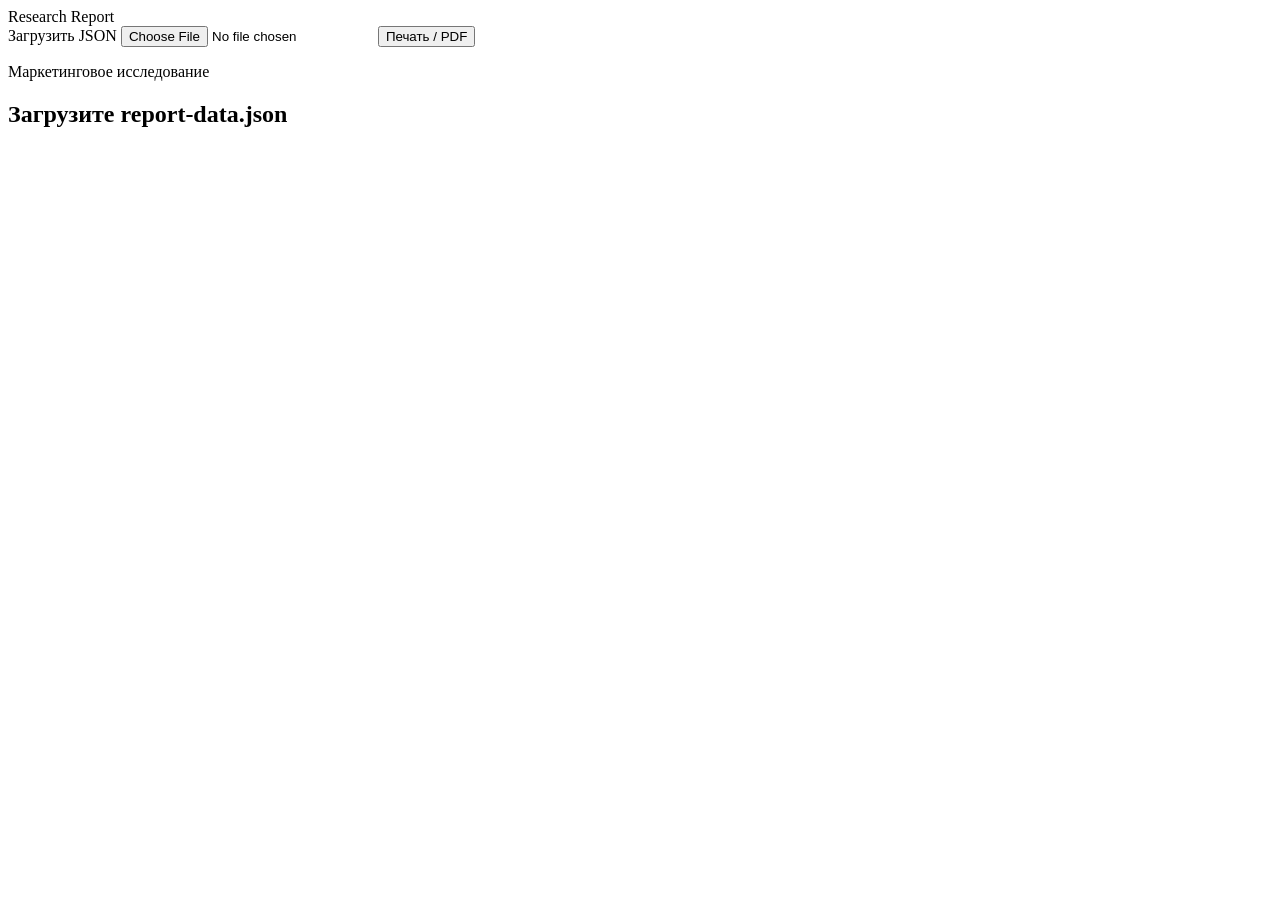
==== index.html @ 0f2db2c9 "Add report HTML shell" ====
<!doctype html>
<html lang="ru">
<head>
  <meta charset="utf-8">
  <meta name="viewport" content="width=device-width,initial-scale=1">
  <title>Интерактивный маркетинговый отчёт</title>
  <link rel="stylesheet" href="styles.css">
</head>
<body>
  <aside class="sidebar">
    <div class="brand">Research Report</div>
    <nav id="nav"></nav>
    <div class="sidebar-actions">
      <label class="file-label">
        Загрузить JSON
        <input id="fileInput" type="file" accept=".json,application/json">
      </label>
      <button id="printBtn" type="button">Печать / PDF</button>
    </div>
  </aside>

  <main>
    <section class="hero">
      <p class="eyebrow">Маркетинговое исследование</p>
      <h1 id="projectName">Загрузите report-data.json</h1>
      <p id="projectMeta" class="muted"></p>
      <div id="confidenceBadge"></div>
    </section>
    <div id="content"></div>
  </main>

  <script src="app.js"></script>
</body>
</html>
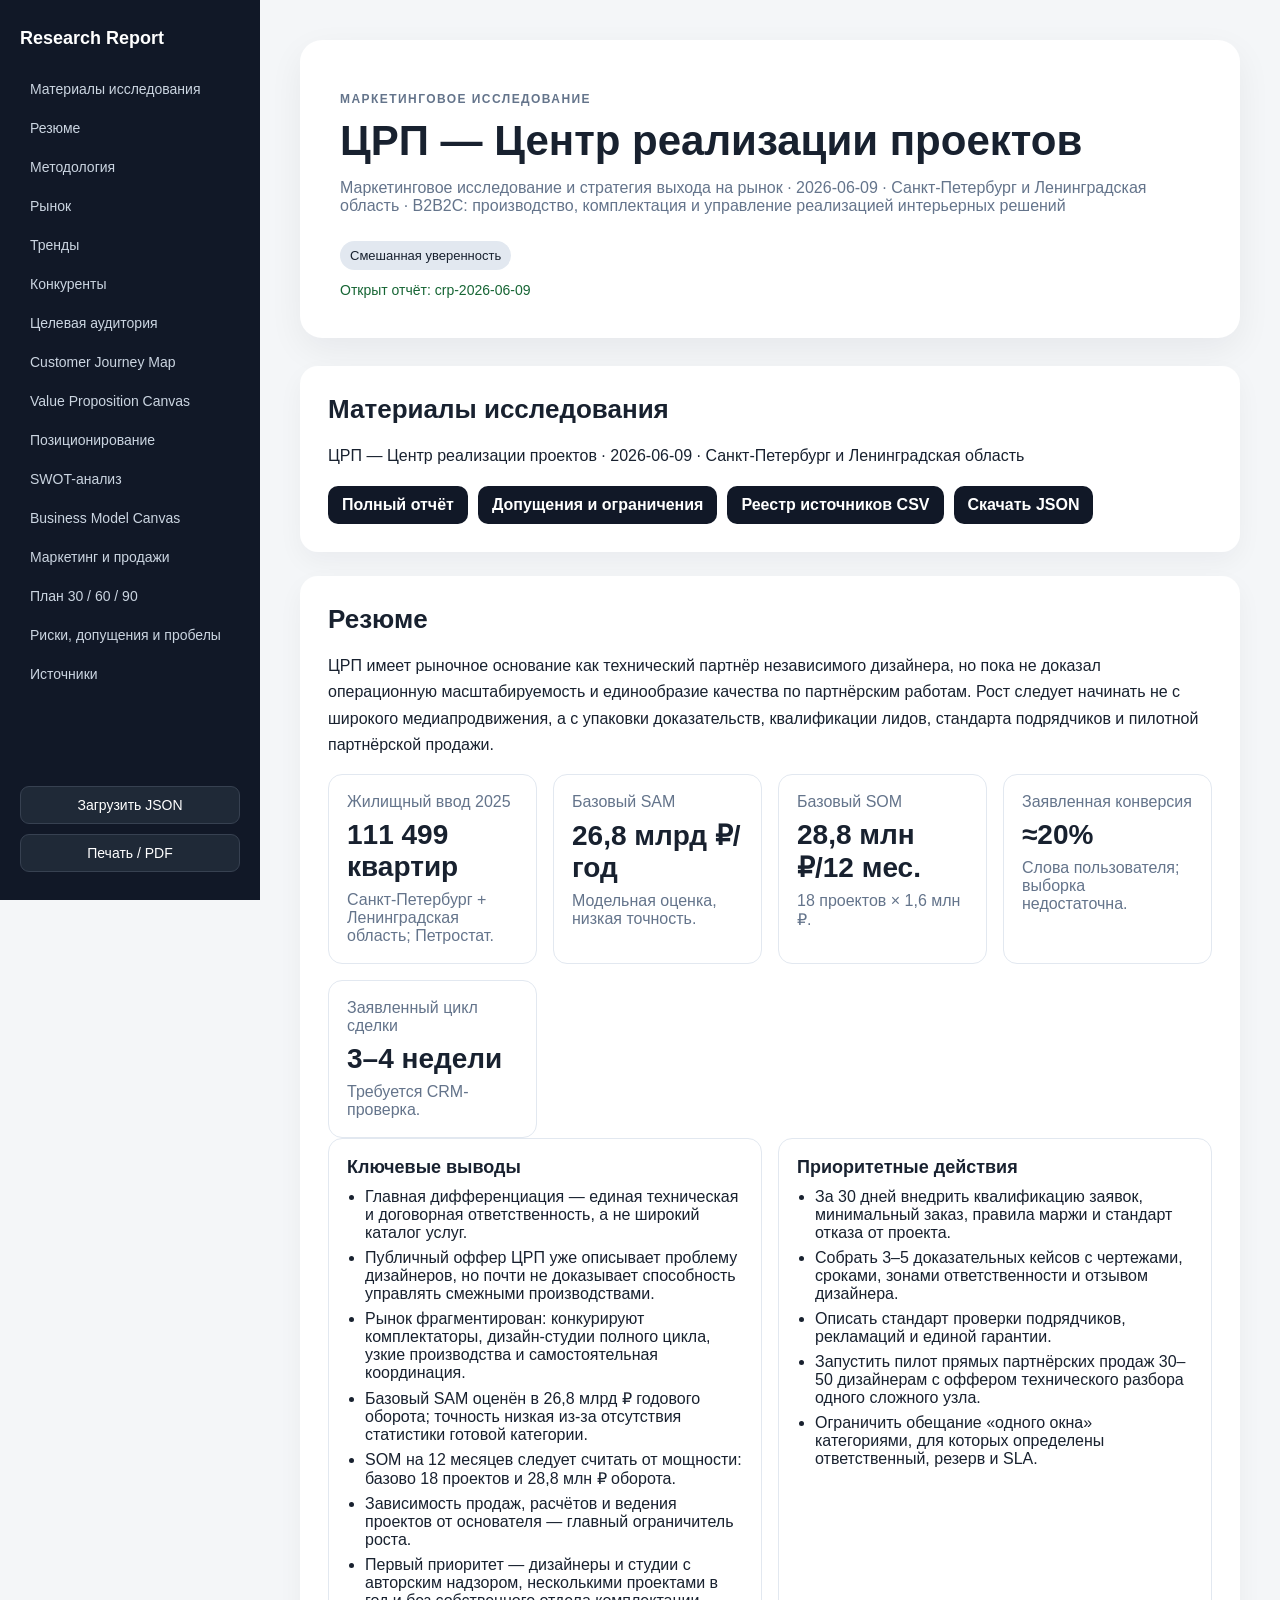
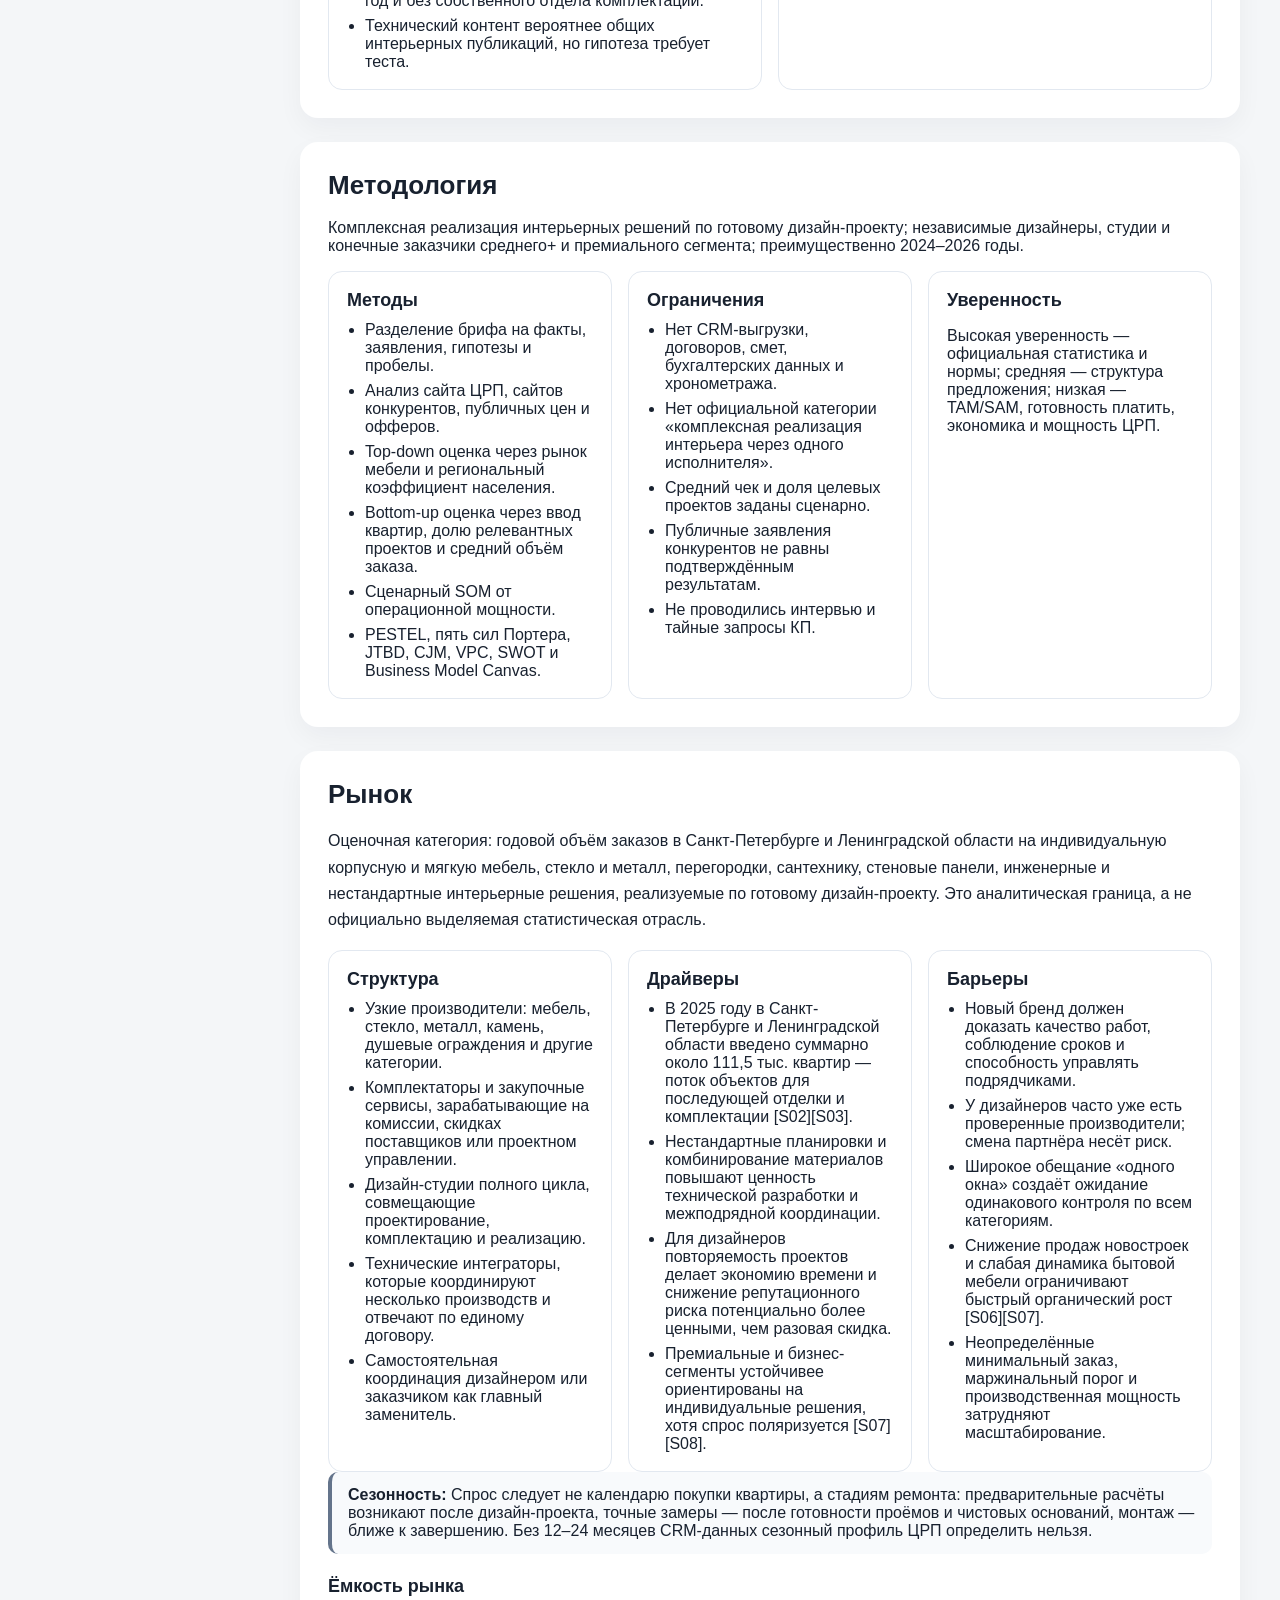
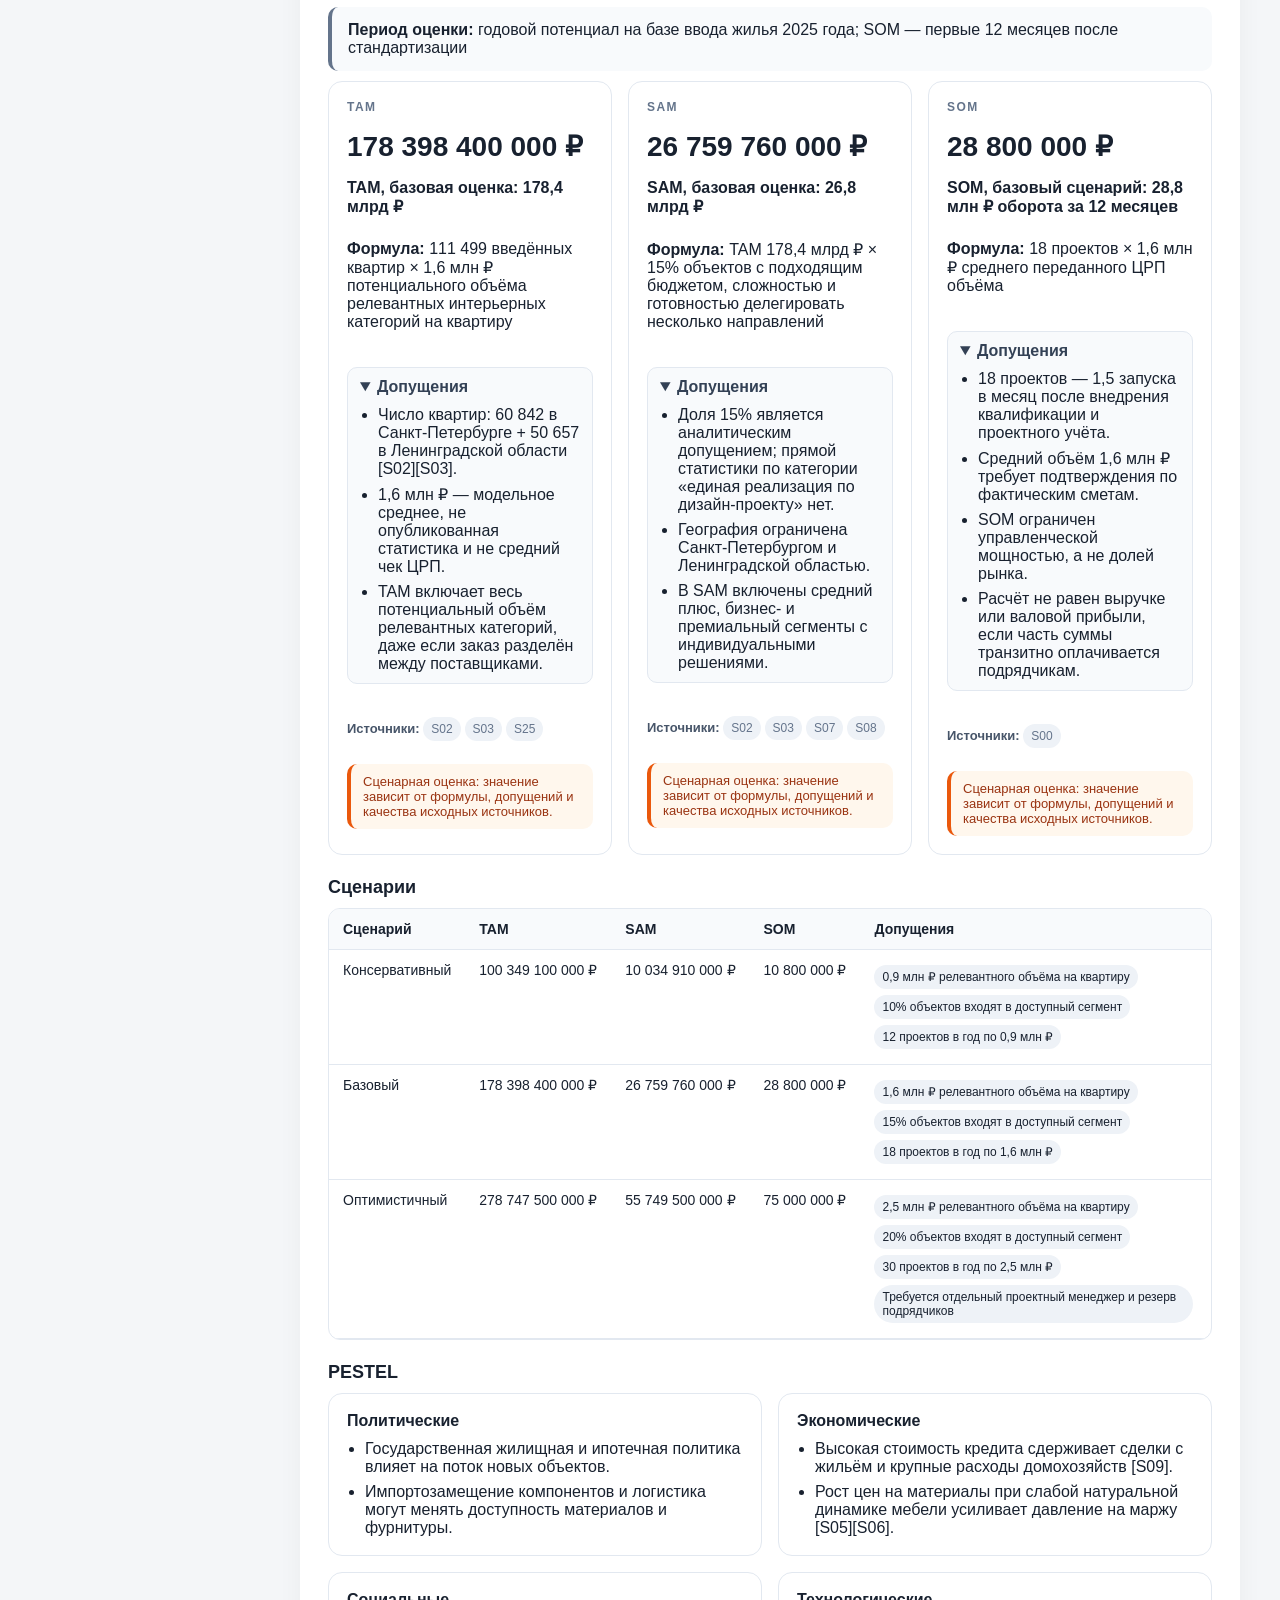
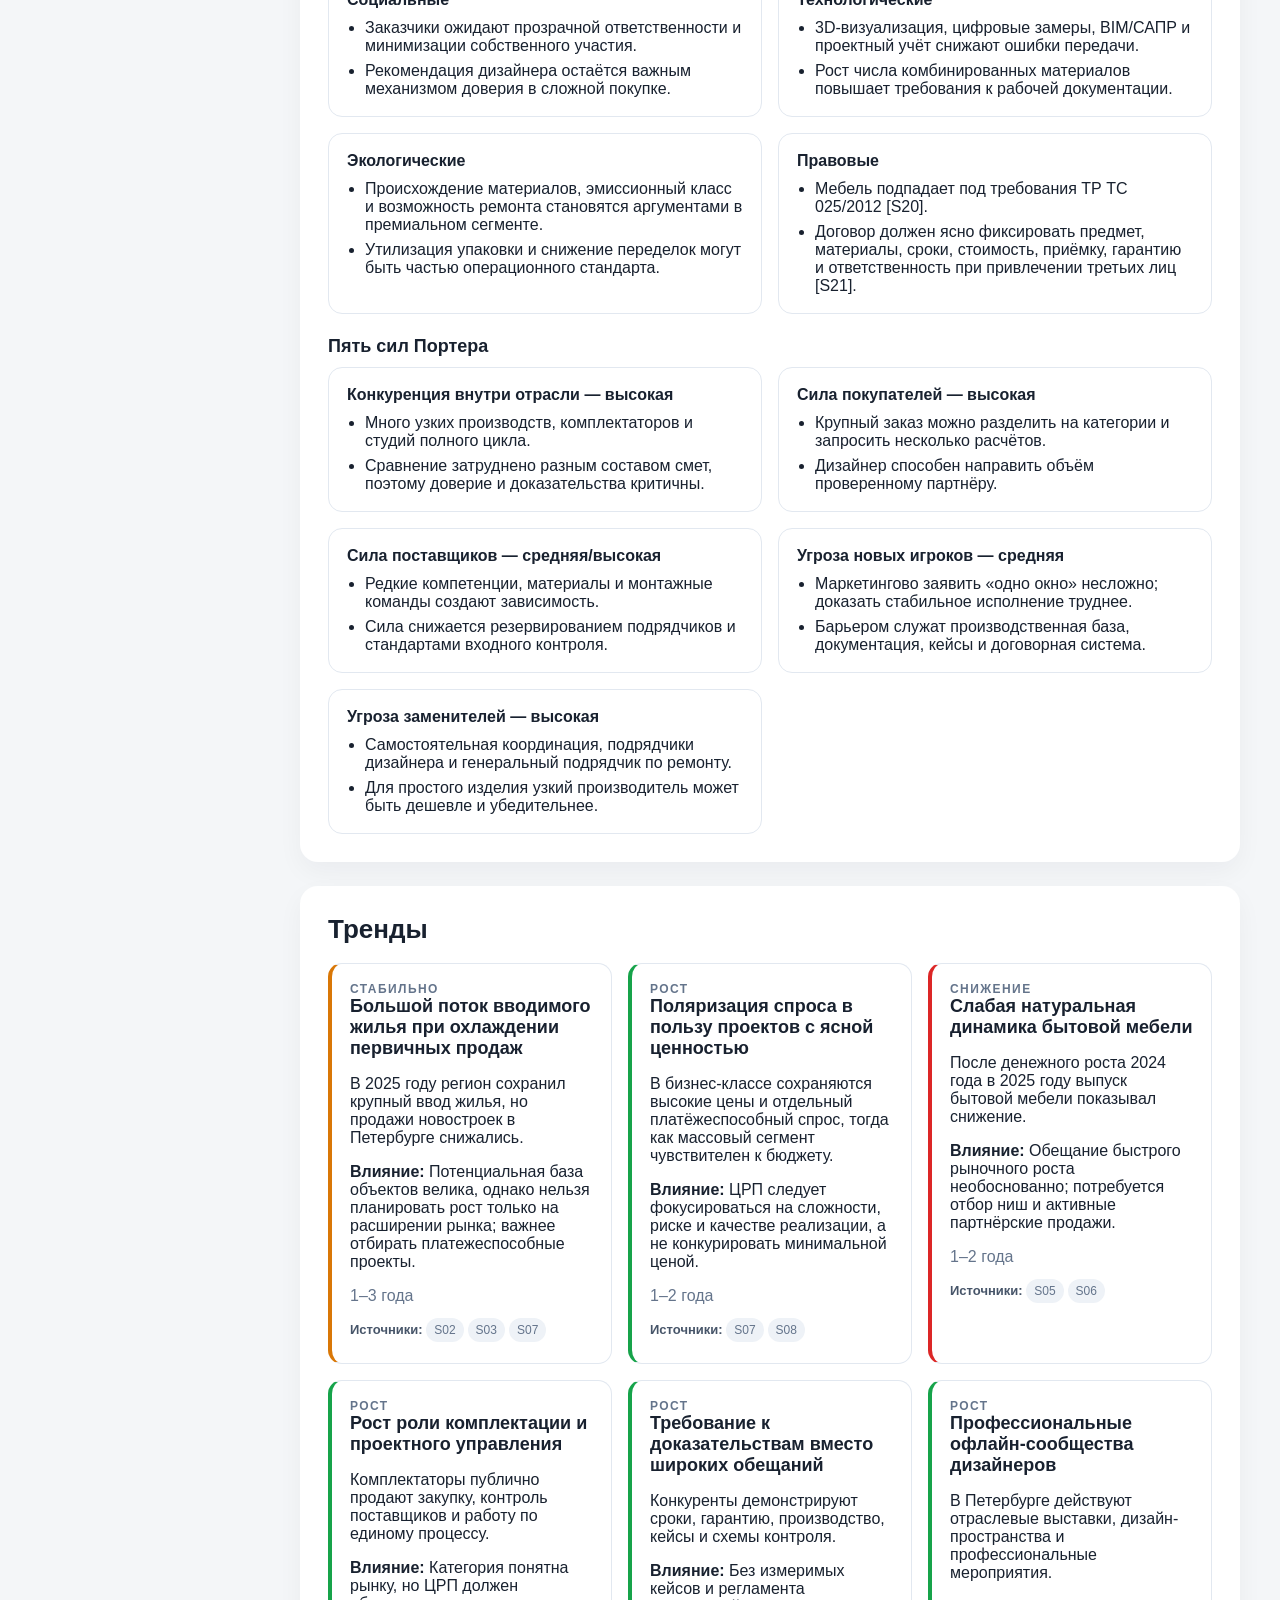
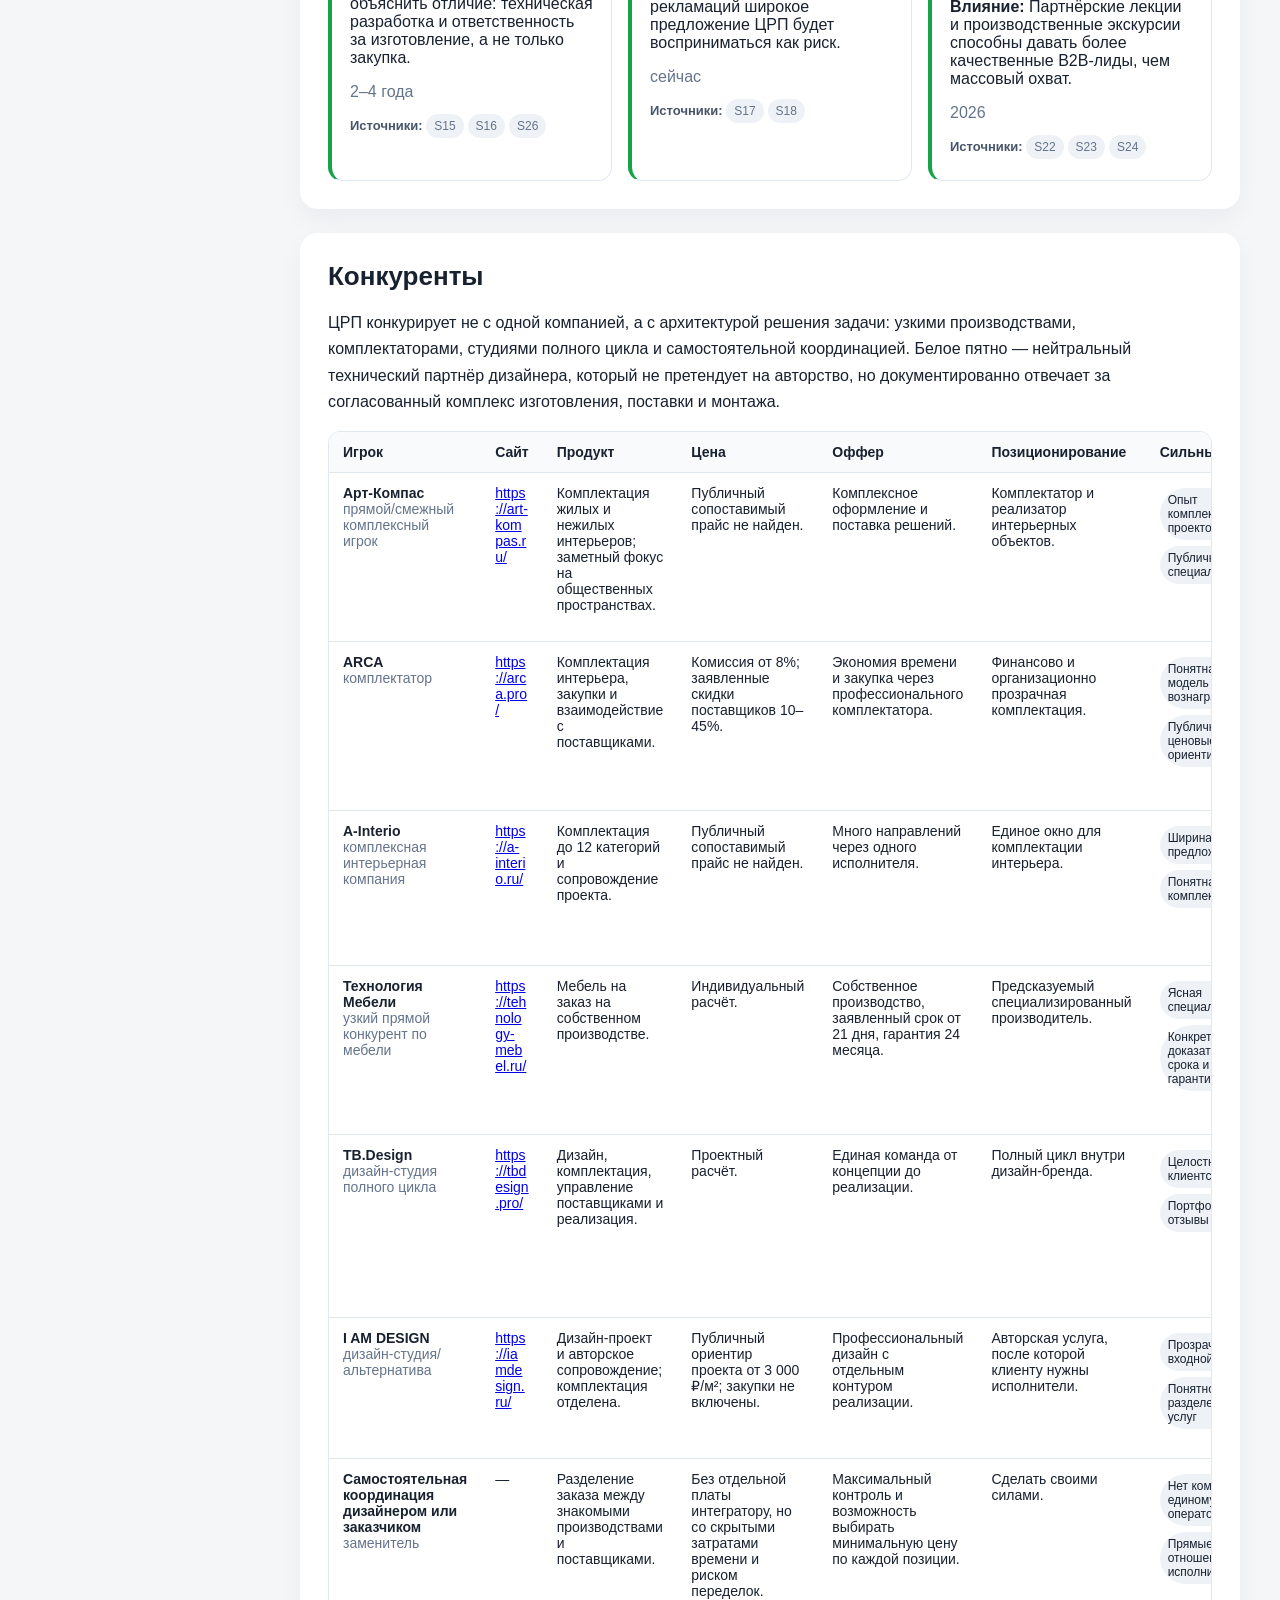
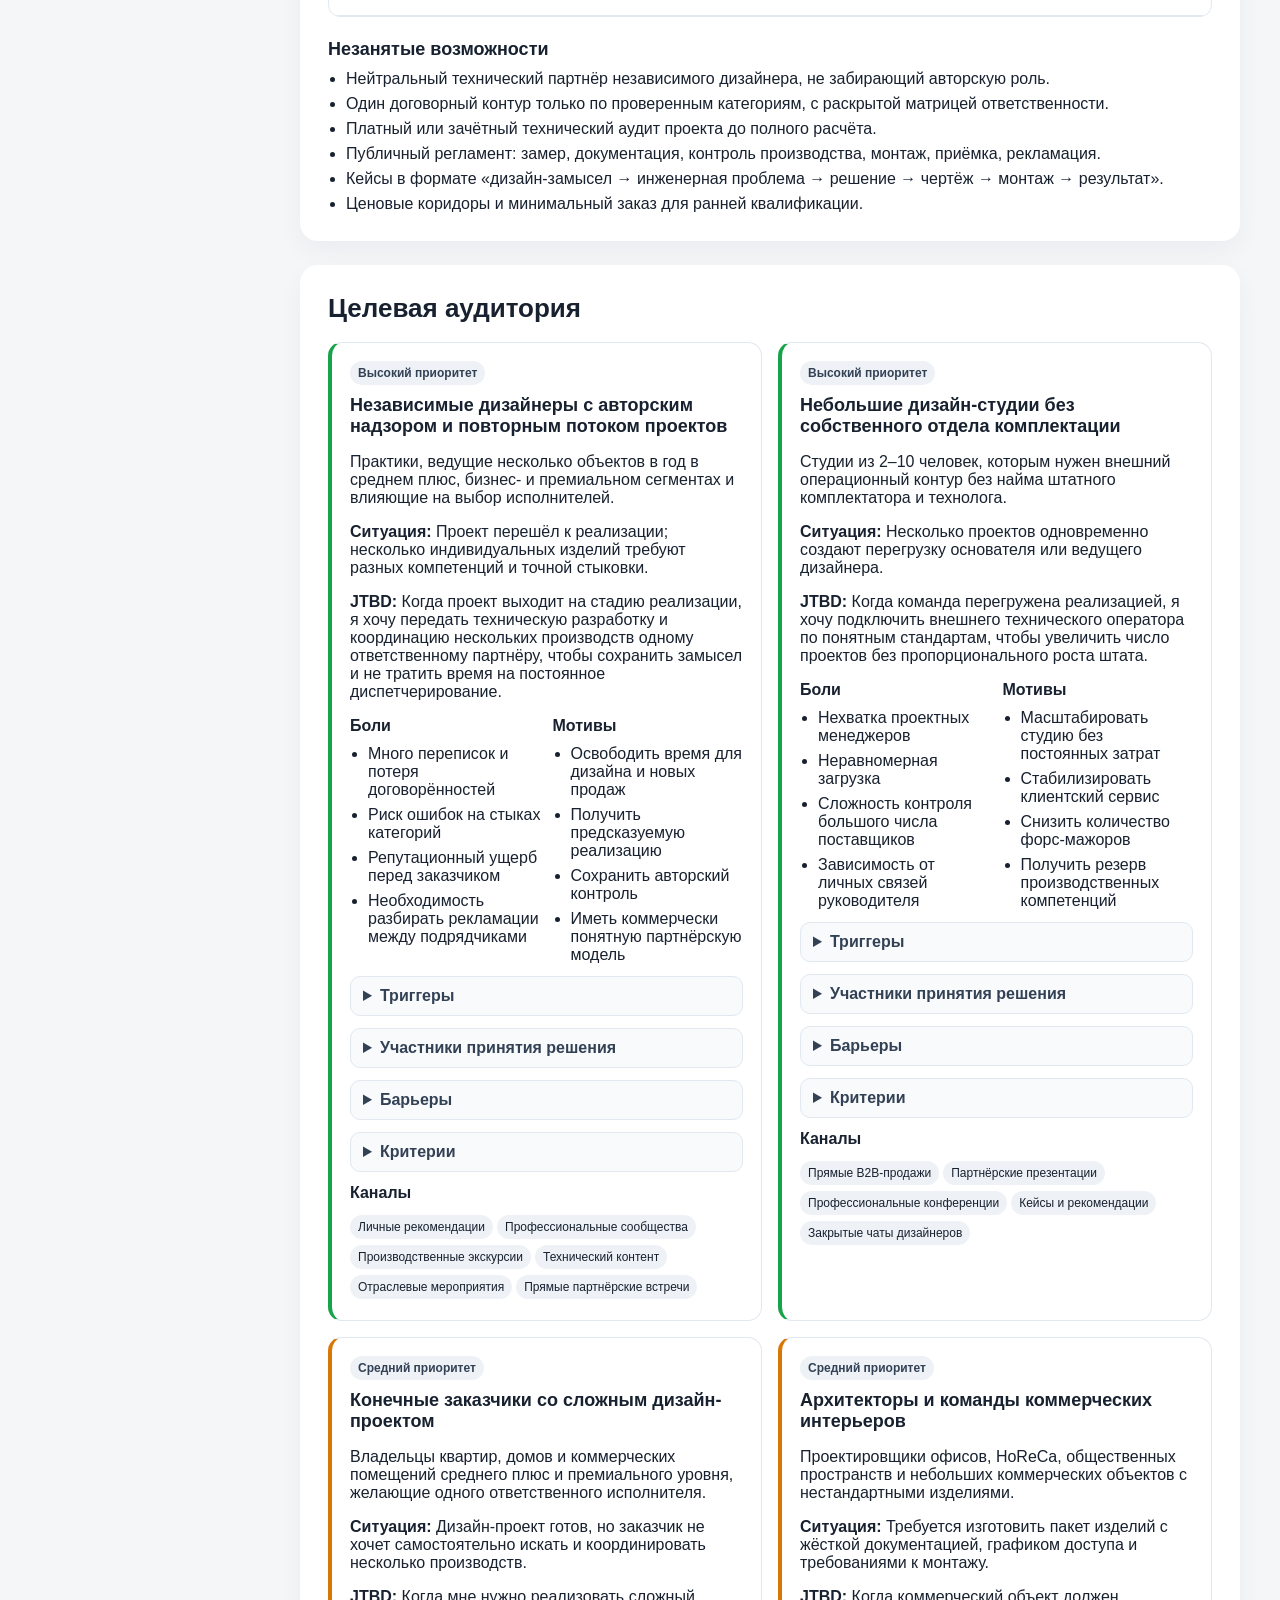
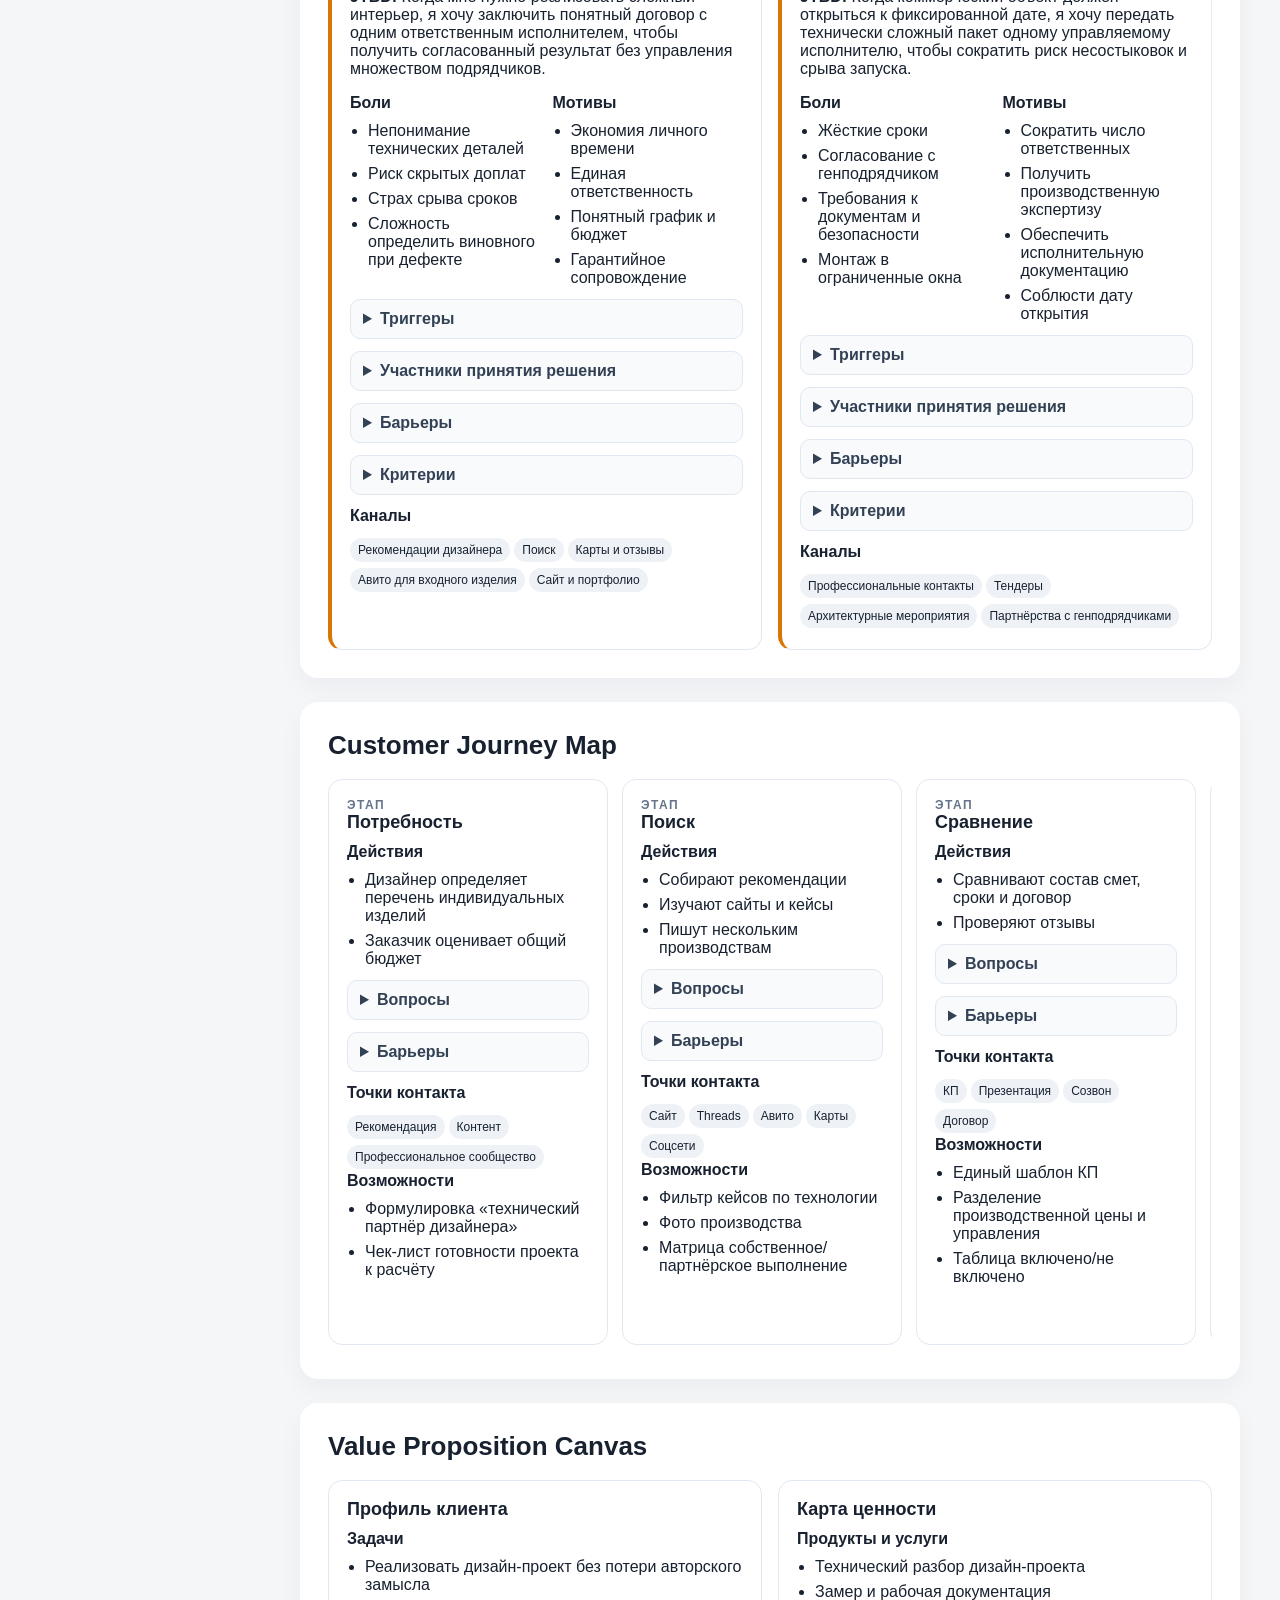
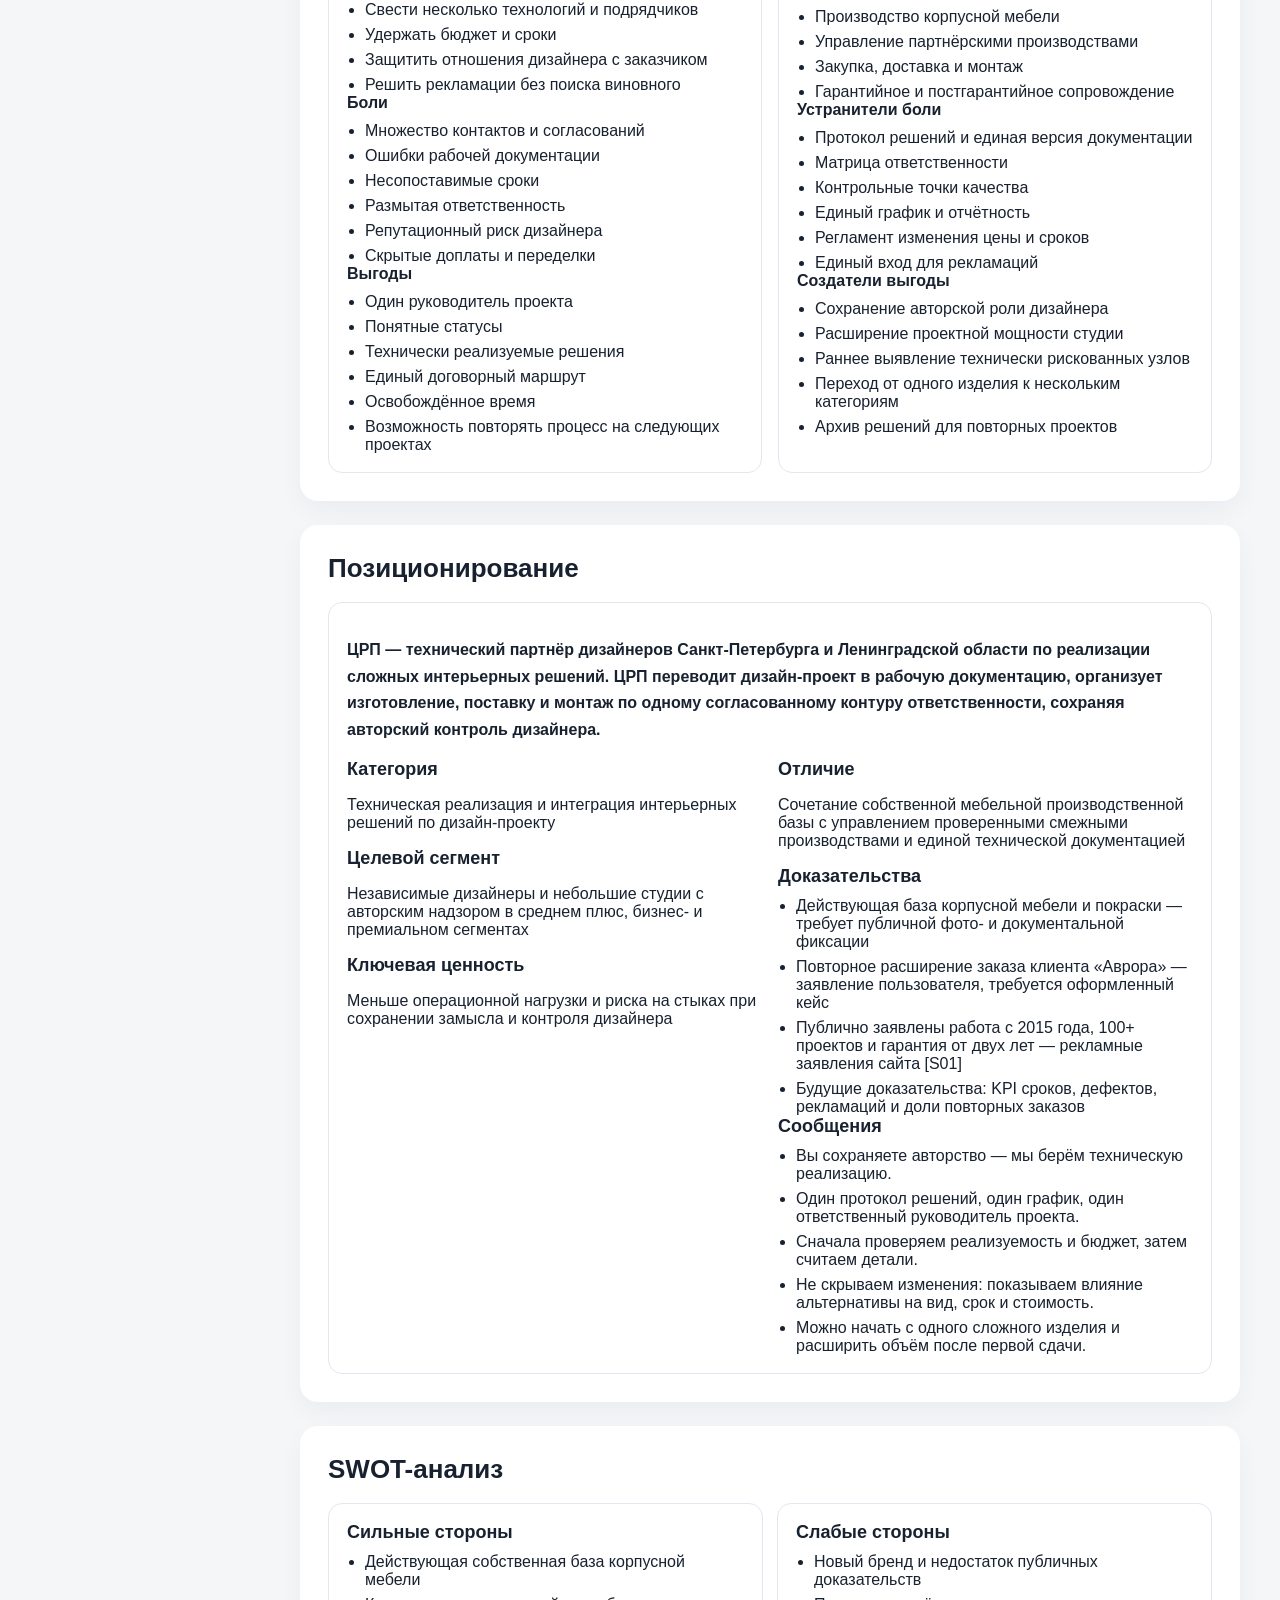
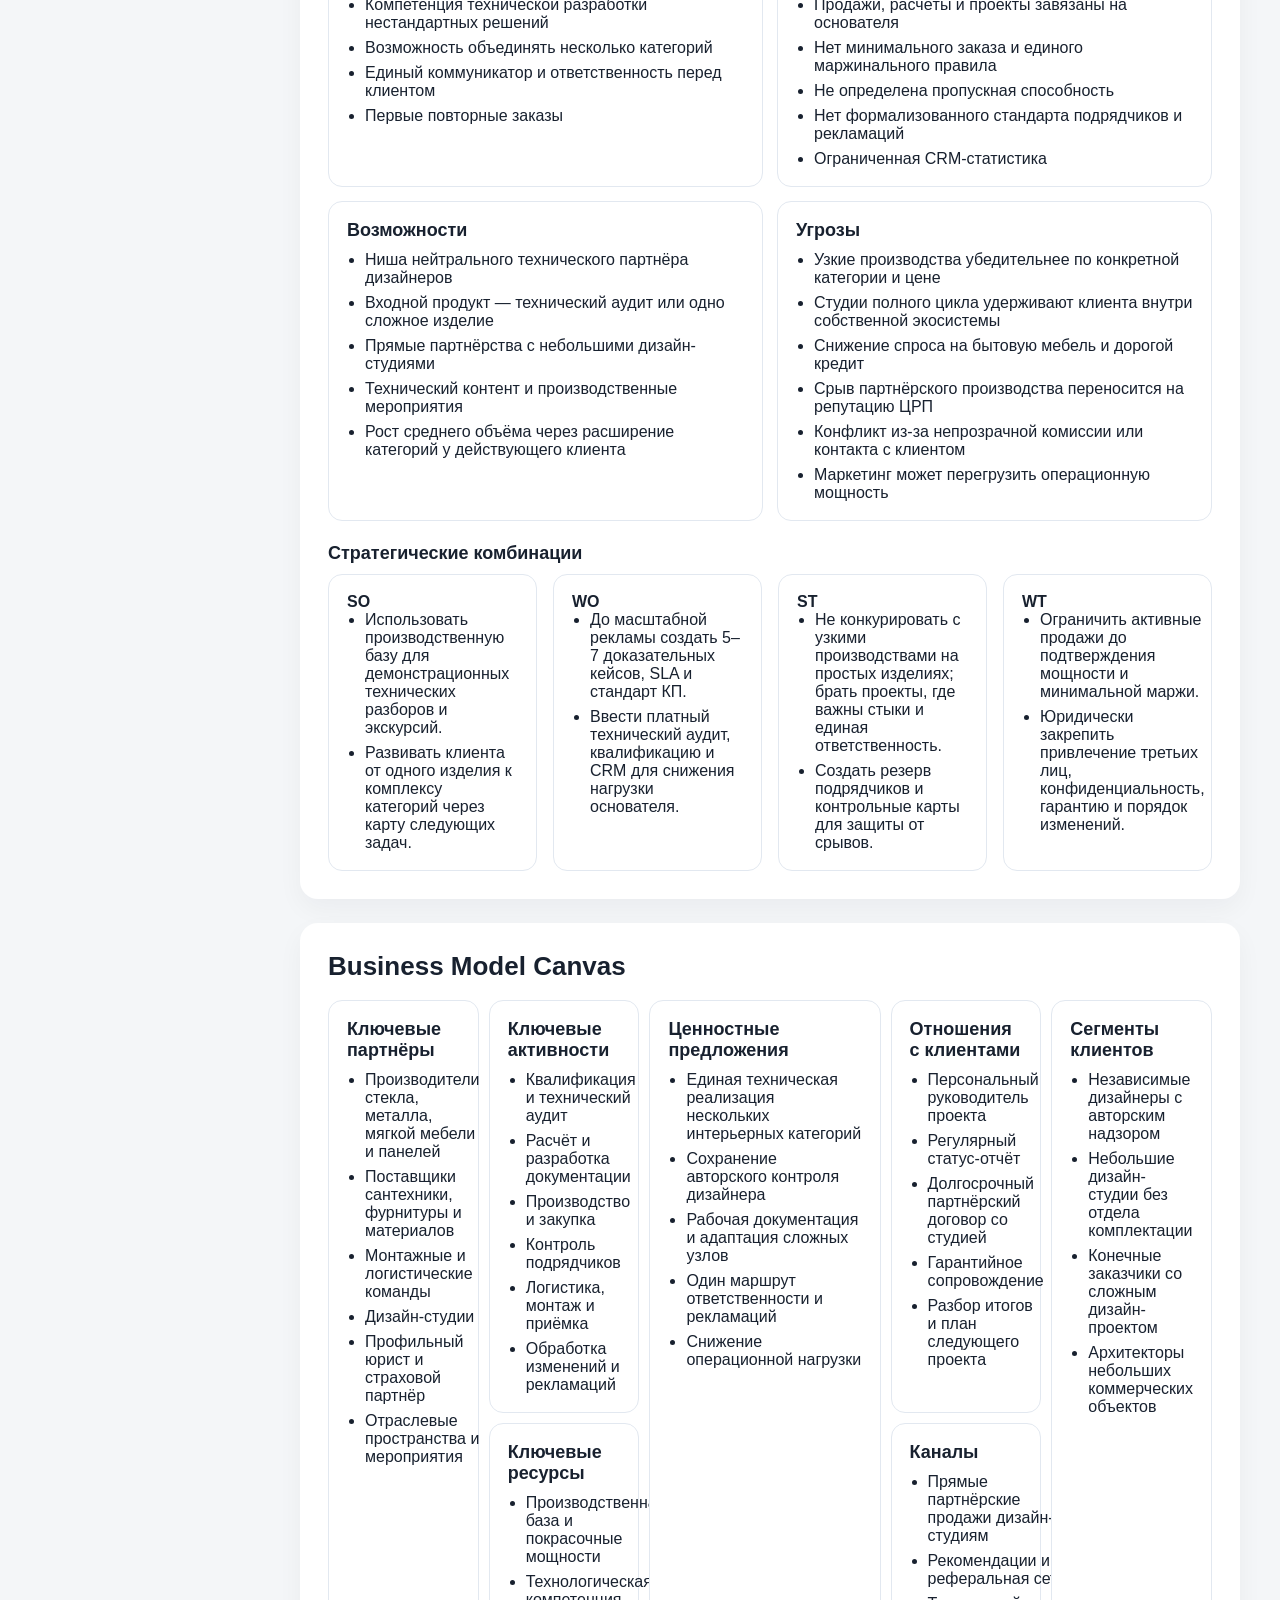
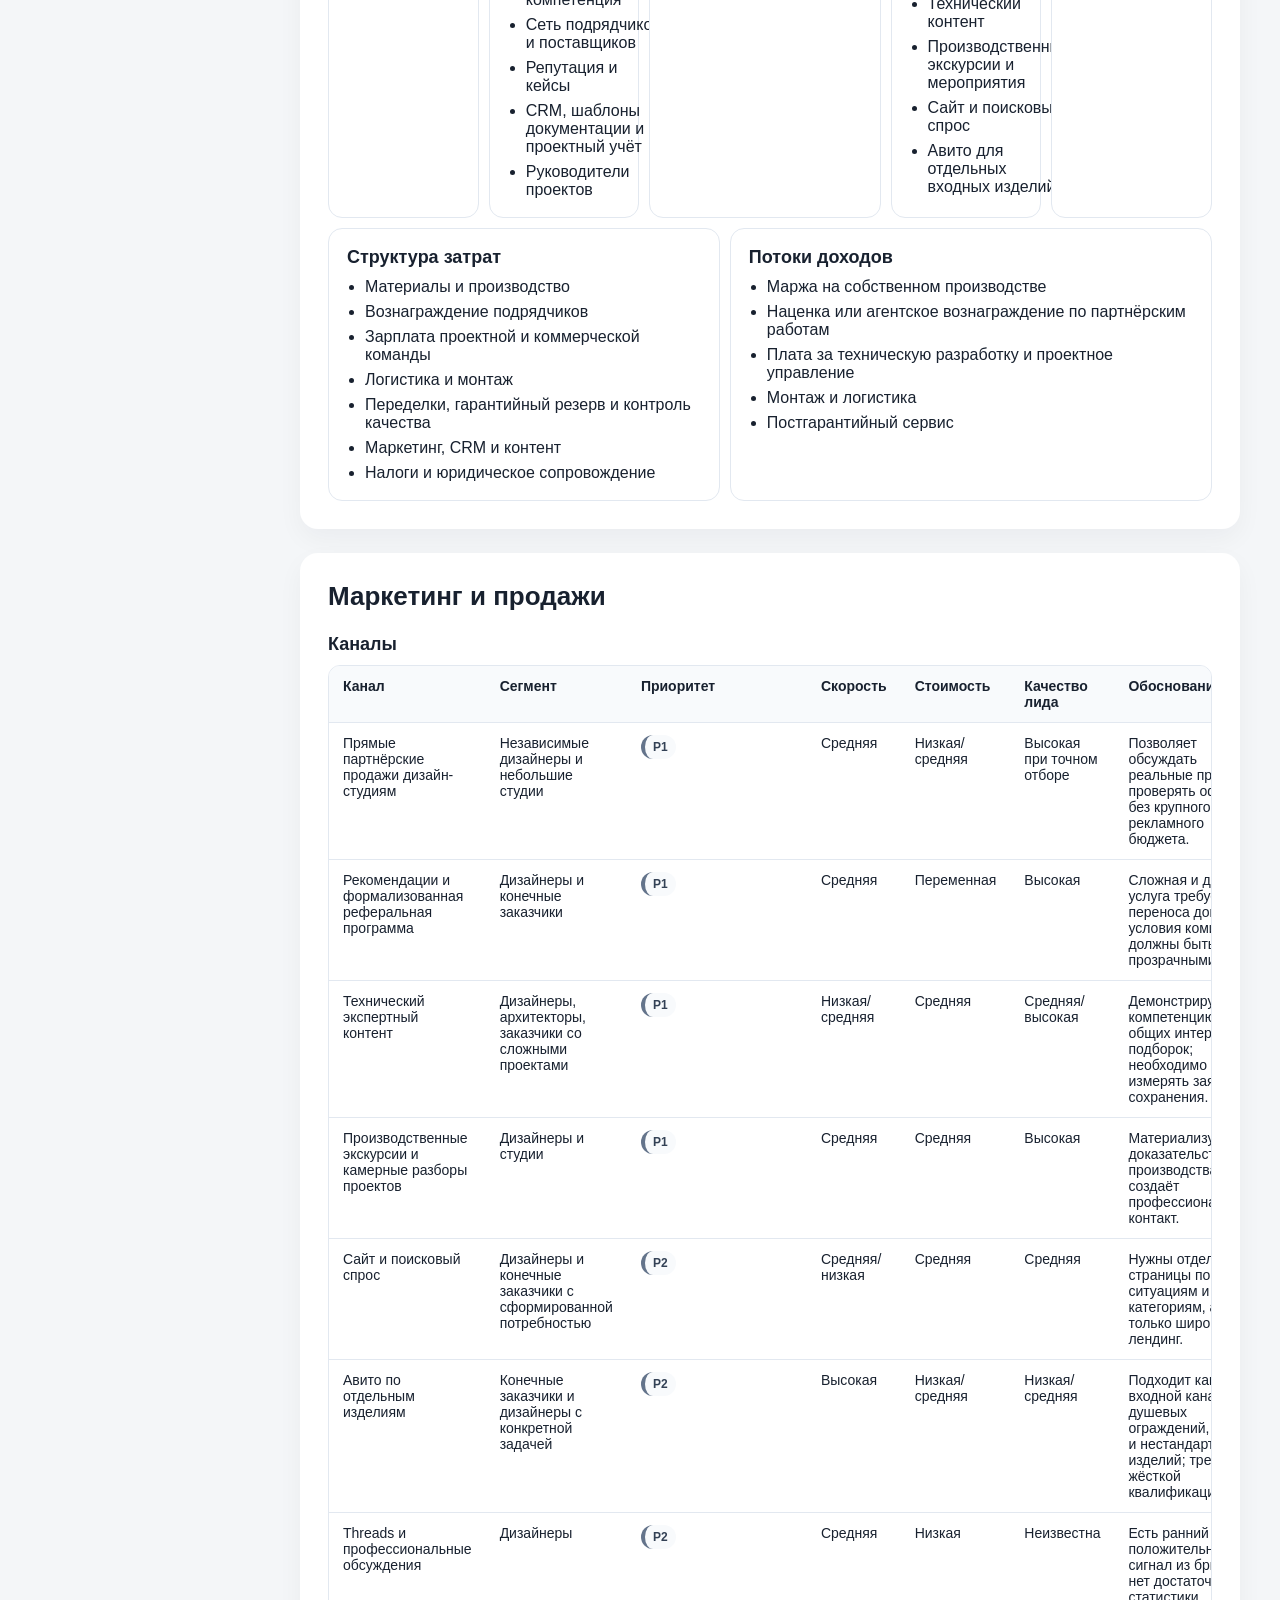
==== commit 0eab4670: "Add one-click local report preview" ====
--- a/index.html
+++ b/index.html
@@ -25,6 +25,7 @@
       <h1 id="projectName">Загрузите report-data.json</h1>
       <p id="projectMeta" class="muted"></p>
       <div id="confidenceBadge"></div>
+      <div id="statusMessage" class="status" role="status" aria-live="polite"></div>
     </section>
     <div id="content"></div>
   </main>
--- a/styles.css
+++ b/styles.css
@@ -0,0 +1 @@
+*{box-sizing:border-box}html{scroll-behavior:smooth}body{margin:0;font-family:Inter,Arial,sans-serif;background:#f4f6f8;color:#18212f}.sidebar{position:fixed;inset:0 auto 0 0;width:260px;padding:28px 20px;background:#111827;color:#fff;display:flex;flex-direction:column;gap:24px;z-index:10}.brand{font-size:18px;font-weight:700}.sidebar nav{display:flex;flex-direction:column;gap:7px;overflow:auto}.sidebar nav a{color:#cbd5e1;text-decoration:none;padding:8px 10px;border-radius:8px;font-size:14px}.sidebar nav a:hover{background:#1f2937;color:#fff}.sidebar-actions{margin-top:auto;display:grid;gap:10px}.file-label,.sidebar button{border:1px solid #374151;background:#1f2937;color:#fff;padding:10px 12px;border-radius:9px;font-size:14px;cursor:pointer;text-align:center}.file-label input{display:none}main{margin-left:260px;padding:40px;max-width:1500px}.hero{padding:40px;border-radius:22px;background:#fff;box-shadow:0 12px 35px rgba(15,23,42,.06);margin-bottom:28px}.eyebrow{text-transform:uppercase;letter-spacing:.12em;font-size:12px;color:#64748b;font-weight:700}.hero h1{font-size:42px;line-height:1.08;margin:10px 0}.muted{color:#64748b}.badge{display:inline-flex;padding:7px 10px;border-radius:999px;background:#e2e8f0;font-size:13px;margin-top:10px}.section{background:#fff;border-radius:18px;padding:28px;margin:0 0 24px;box-shadow:0 10px 26px rgba(15,23,42,.045)}.section h2{margin:0 0 18px;font-size:26px}.section h3{margin:22px 0 10px;font-size:18px}.grid{display:grid;gap:16px}.grid-2{grid-template-columns:repeat(2,minmax(0,1fr))}.grid-3{grid-template-columns:repeat(3,minmax(0,1fr))}.grid-4{grid-template-columns:repeat(4,minmax(0,1fr))}.card{border:1px solid #e2e8f0;border-radius:14px;padding:18px;background:#fff}.card h3,.card h4{margin:0 0 10px}.metric-value{font-size:28px;font-weight:800;margin:8px 0}.list{margin:0;padding-left:18px;display:grid;gap:7px}.tag{display:inline-flex;padding:5px 8px;margin:3px 4px 3px 0;border-radius:999px;background:#eef2f7;font-size:12px}.trend-up,.priority-high{border-left:4px solid #16a34a}.trend-down{border-left:4px solid #dc2626}.trend-stable,.priority-medium{border-left:4px solid #d97706}.priority-low{border-left:4px solid #64748b}.table-wrap{overflow:auto;border:1px solid #e2e8f0;border-radius:12px}table{width:100%;border-collapse:collapse;min-width:720px}th,td{text-align:left;padding:12px 14px;border-bottom:1px solid #e2e8f0;vertical-align:top;font-size:14px}th{background:#f8fafc}.swot{display:grid;grid-template-columns:1fr 1fr;gap:14px}.bmc{display:grid;grid-template-columns:repeat(10,1fr);grid-template-areas:"partners partners activities activities value value value relationships relationships segments" "partners partners resources resources value value value channels channels segments" "cost cost cost cost cost revenue revenue revenue revenue revenue";gap:10px}.bmc .card{min-height:150px}.bmc-partners{grid-area:partners}.bmc-activities{grid-area:activities}.bmc-resources{grid-area:resources}.bmc-value{grid-area:value}.bmc-relationships{grid-area:relationships}.bmc-channels{grid-area:channels}.bmc-segments{grid-area:segments}.bmc-cost{grid-area:cost}.bmc-revenue{grid-area:revenue}.cjm{display:flex;gap:14px;overflow:auto;padding-bottom:6px}.cjm .card{min-width:280px}.roadmap{display:grid;grid-template-columns:repeat(3,1fr);gap:16px}.empty{padding:22px;border:1px dashed #cbd5e1;border-radius:12px;color:#64748b}.note{padding:14px 16px;border-radius:10px;background:#f8fafc;border-left:4px solid #64748b;margin-bottom:10px}.section-intro{font-size:16px;line-height:1.65}.canvas-two{display:grid;grid-template-columns:1fr 1fr;gap:16px}.source-link{word-break:break-word}@media(max-width:1100px){.grid-4{grid-template-columns:repeat(2,1fr)}.bmc{grid-template-columns:1fr 1fr;grid-template-areas:none}.bmc .card{grid-area:auto!important}.roadmap{grid-template-columns:1fr}}@media(max-width:760px){.sidebar{position:static;width:auto}.sidebar nav{display:none}main{margin-left:0;padding:18px}.hero{padding:25px}.hero h1{font-size:32px}.grid-2,.grid-3,.grid-4,.swot,.canvas-two{grid-template-columns:1fr}.section{padding:20px}}@media print{.sidebar{display:none}main{margin:0;padding:0;max-width:none}.section,.hero{box-shadow:none;break-inside:avoid}.section{border:1px solid #ddd}.cjm{overflow:visible;flex-wrap:wrap}.cjm .card{min-width:0;width:calc(33% - 10px)}}.status{margin-top:12px;font-size:14px}.status-success{color:#166534}.status-error{color:#b91c1c}.status-info{color:#475569}.materials{display:flex;flex-wrap:wrap;gap:10px}.material-button{display:inline-flex;align-items:center;justify-content:center;padding:10px 14px;border-radius:10px;background:#111827;color:#fff;text-decoration:none;font-weight:700}.material-button:hover{background:#1f2937}.warning{margin-top:12px;padding:10px 12px;border-radius:10px;background:#fff7ed;border-left:4px solid #ea580c;color:#9a3412;font-size:13px}.market-level{display:flex;flex-direction:column;gap:8px}.source-ids{margin-top:10px;color:#64748b;font-size:13px}.source-ids span:first-child{font-weight:700;color:#475569}.internal-source{color:#475569;word-break:break-word}.details{margin:12px 0;border:1px solid #e2e8f0;border-radius:10px;padding:10px 12px;background:#f8fafc}.details summary{cursor:pointer;font-weight:700;color:#334155}.details .list,.details .empty{margin-top:10px}.priority-pill{display:inline-flex;width:max-content;padding:5px 8px;margin:0 0 10px;border-radius:999px;background:#eef2f7;color:#334155;font-size:12px;font-weight:800}.priority-pill.priority-high,.note.priority-high{background:#ecfdf5;border-color:#16a34a}.priority-pill.priority-medium,.note.priority-medium{background:#fffbeb;border-color:#d97706}.priority-pill.priority-low,.note.priority-low{background:#f8fafc;border-color:#64748b}.mini-grid{grid-template-columns:repeat(2,minmax(0,1fr));gap:12px}.roadmap-meta{display:grid;gap:6px;color:#475569;font-size:13px;margin-top:10px}.section{scroll-margin-top:24px}@media(max-width:760px){.materials{display:grid}.material-button{width:100%}.mini-grid{grid-template-columns:1fr}table{min-width:840px}.sidebar-actions{grid-template-columns:1fr 1fr}.sidebar{position:sticky;top:0}.sidebar nav{display:flex;max-height:160px}}@media print{html{scroll-behavior:auto}body{background:#fff}.status,.materials{display:none}.details{break-inside:avoid}.details:not([open])>*:not(summary){display:block}.details summary{list-style:none}.details summary::-webkit-details-marker{display:none}.table-wrap{overflow:visible}table{min-width:0;font-size:11px}th,td{padding:7px 8px;font-size:11px}.warning{border:1px solid #ea580c}.material-button{color:#000;background:#fff;border:1px solid #000}}
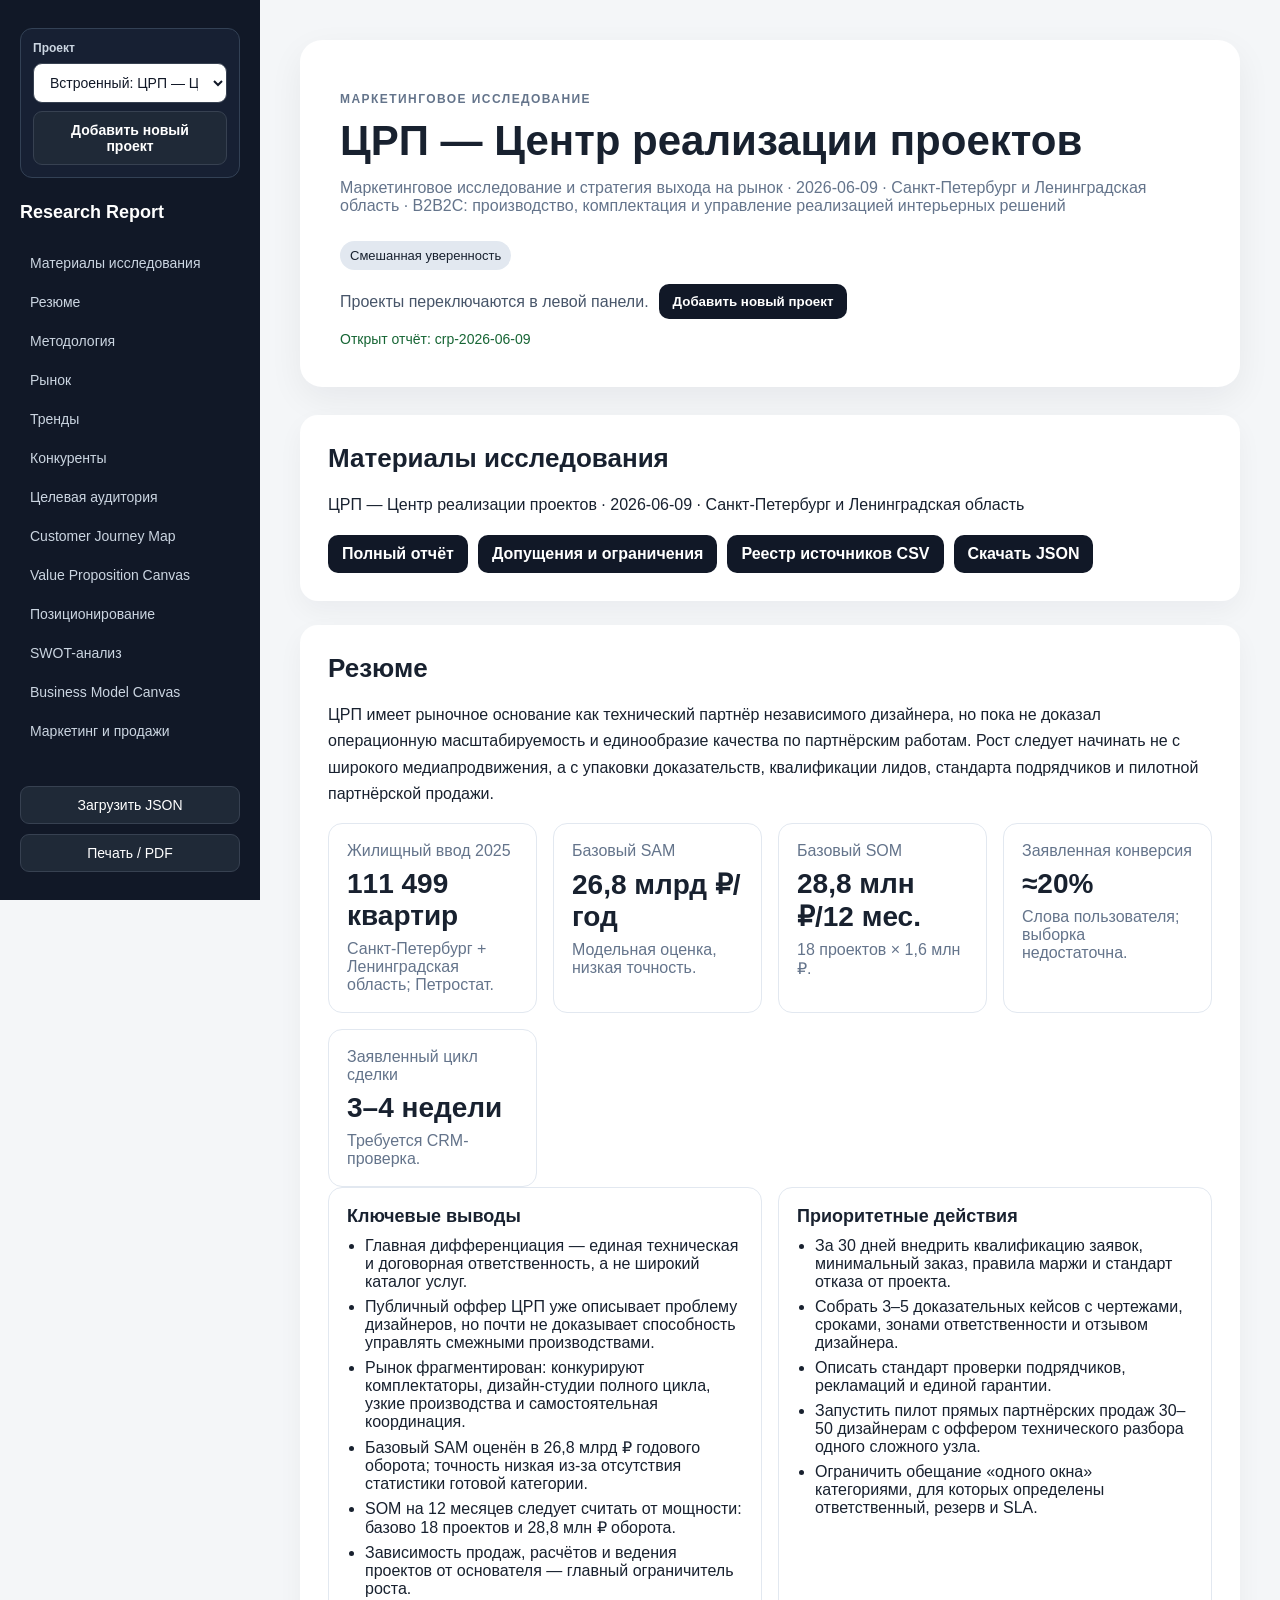
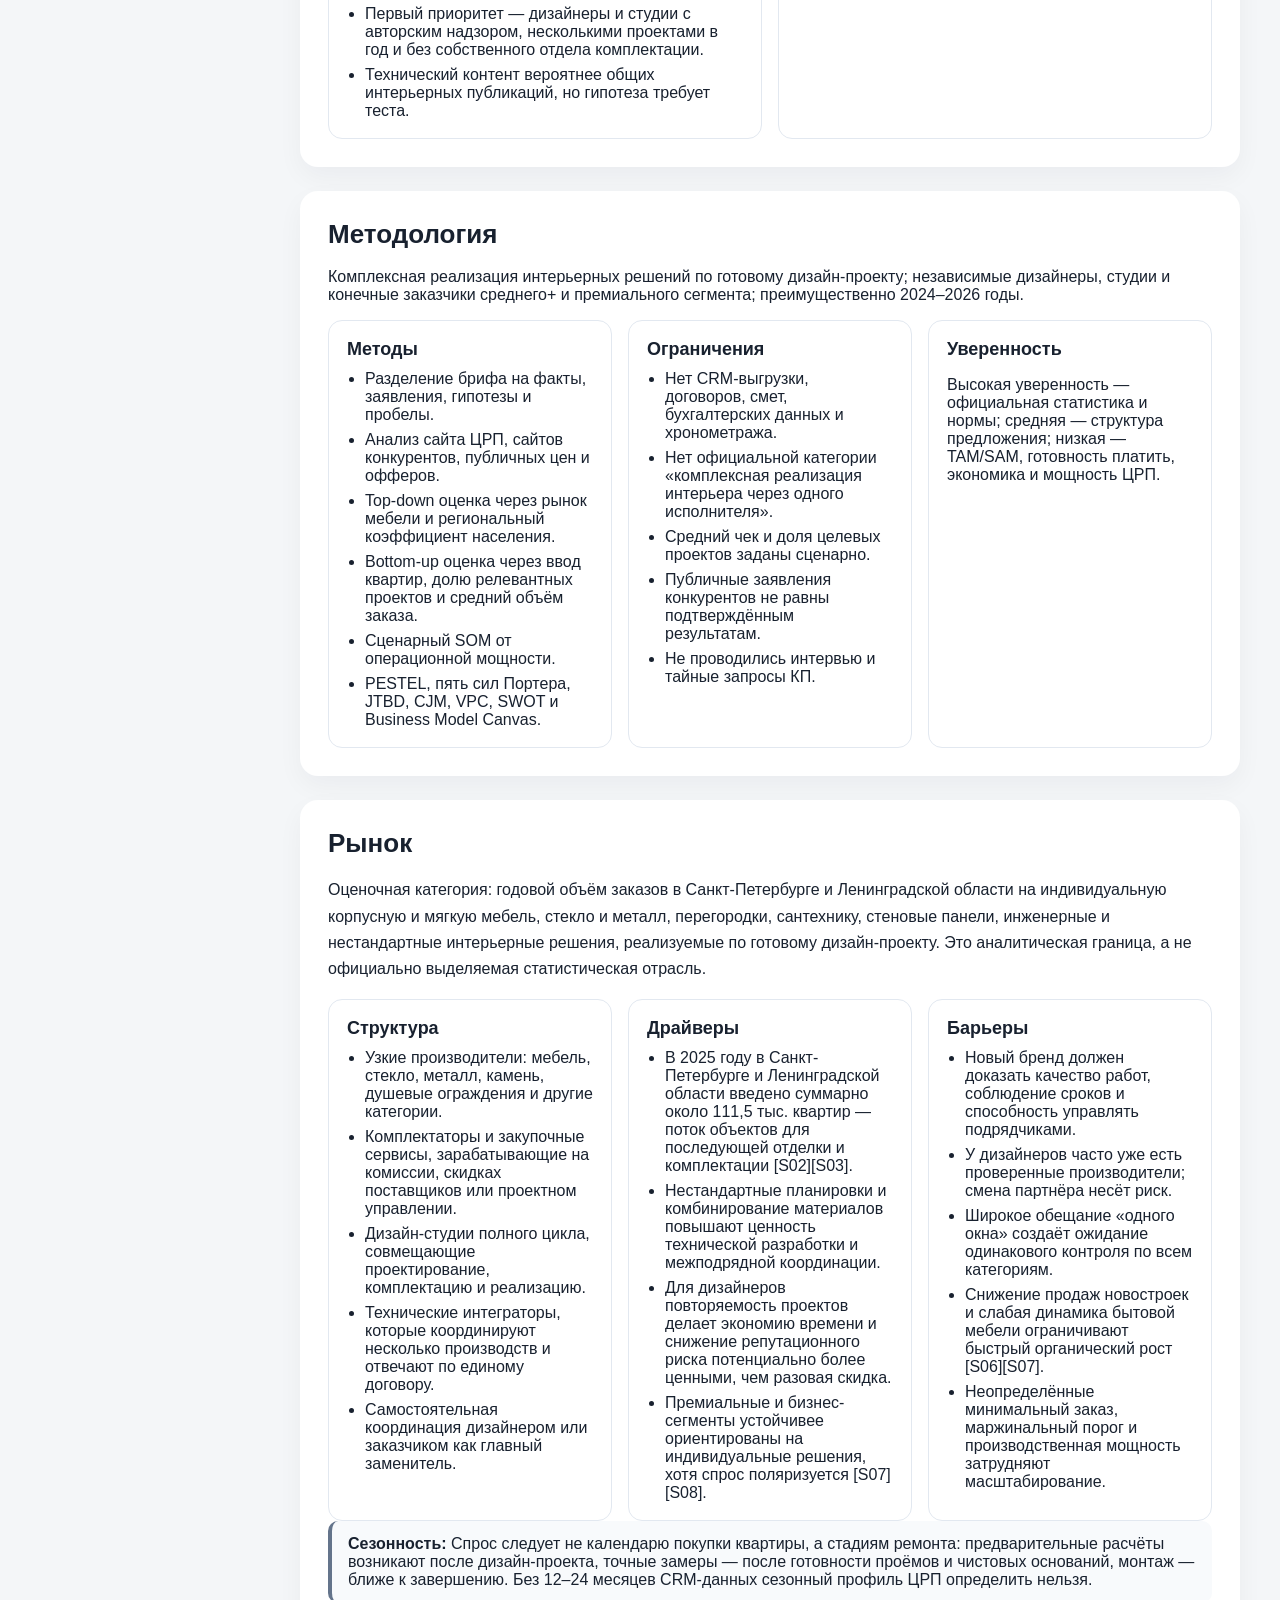
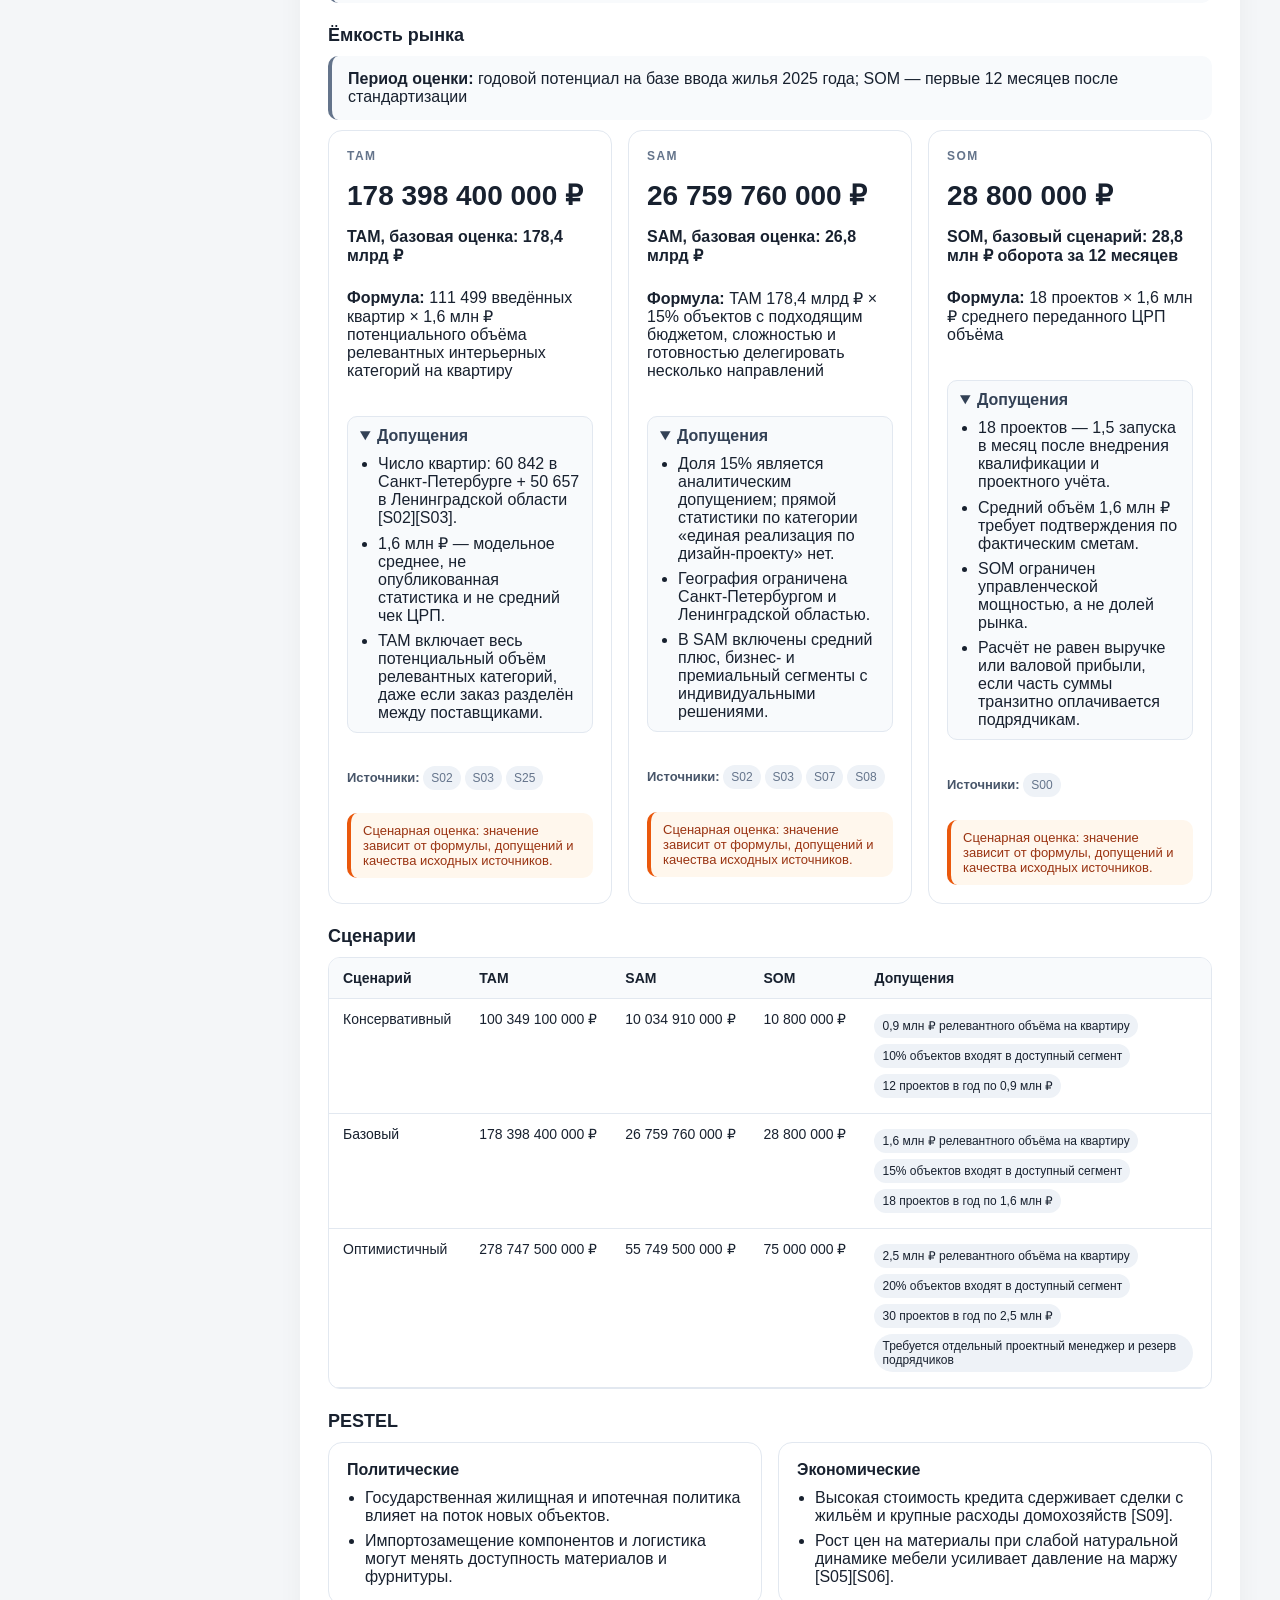
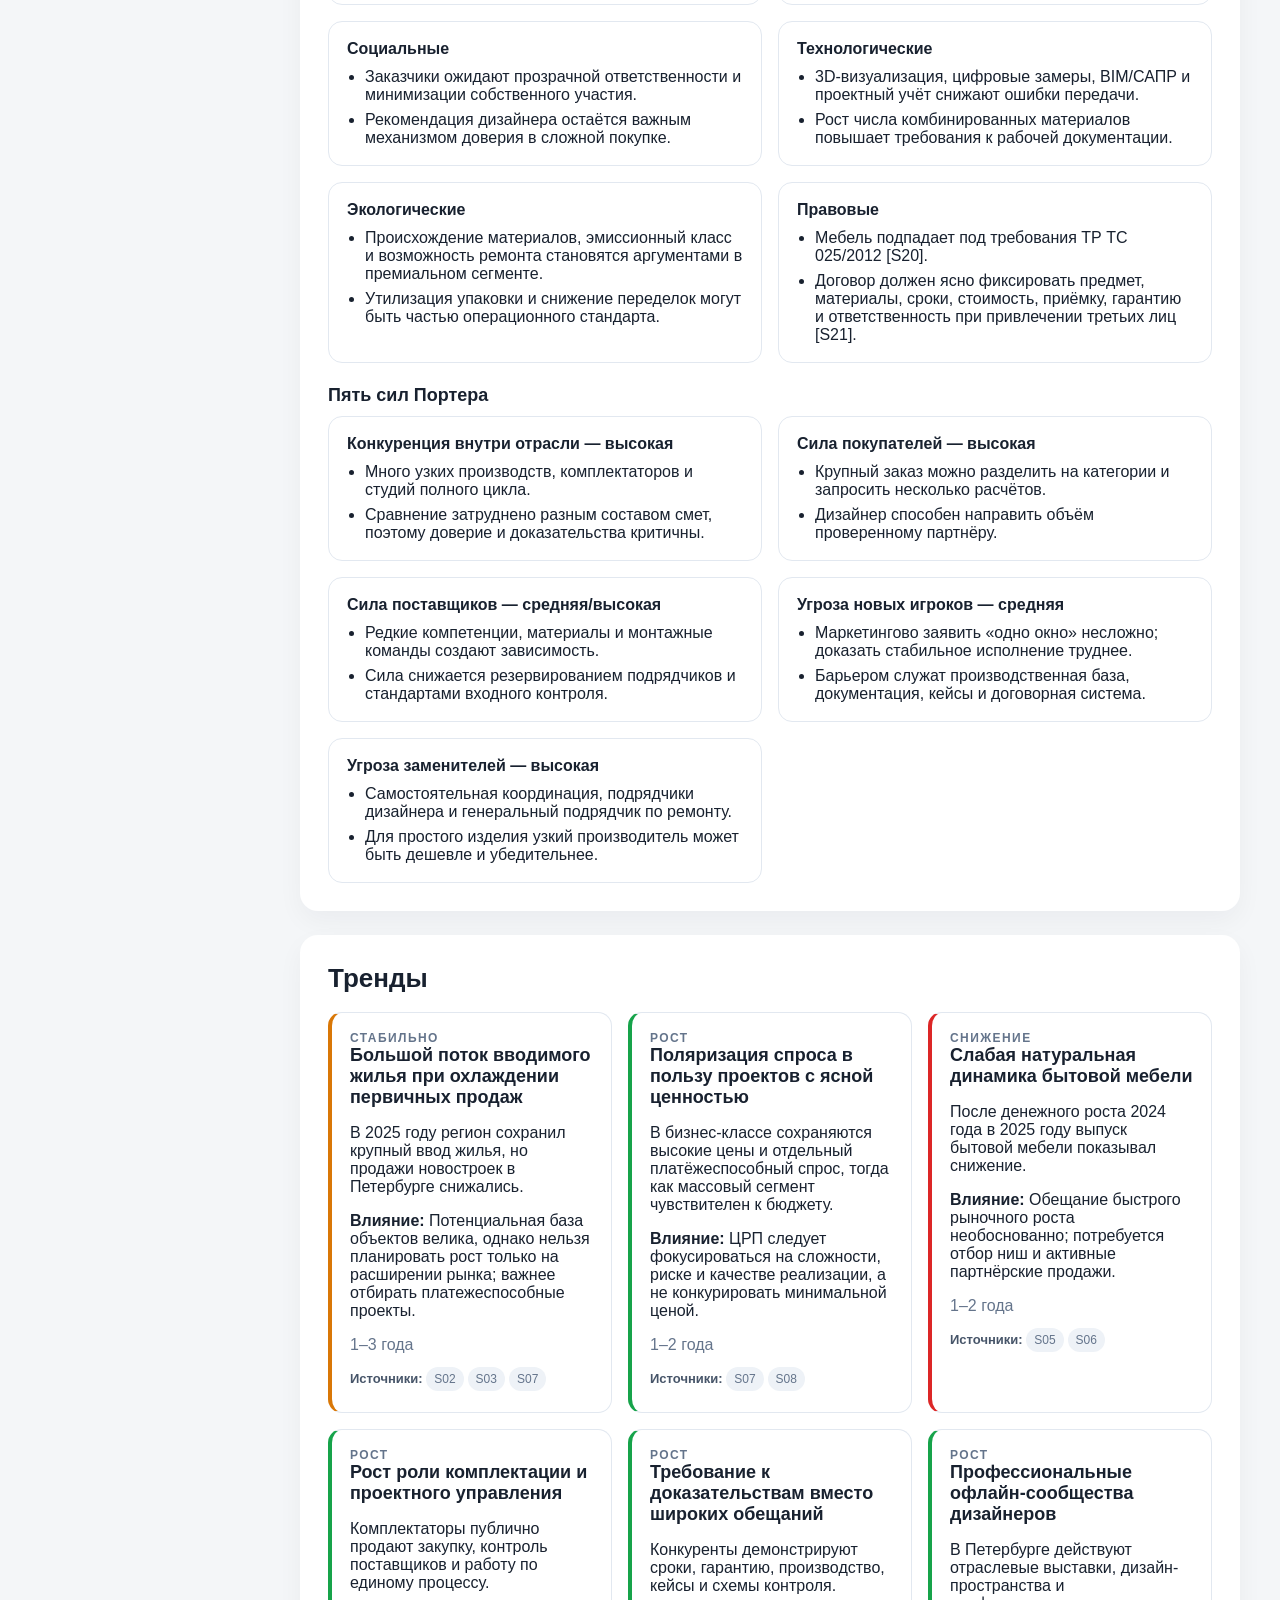
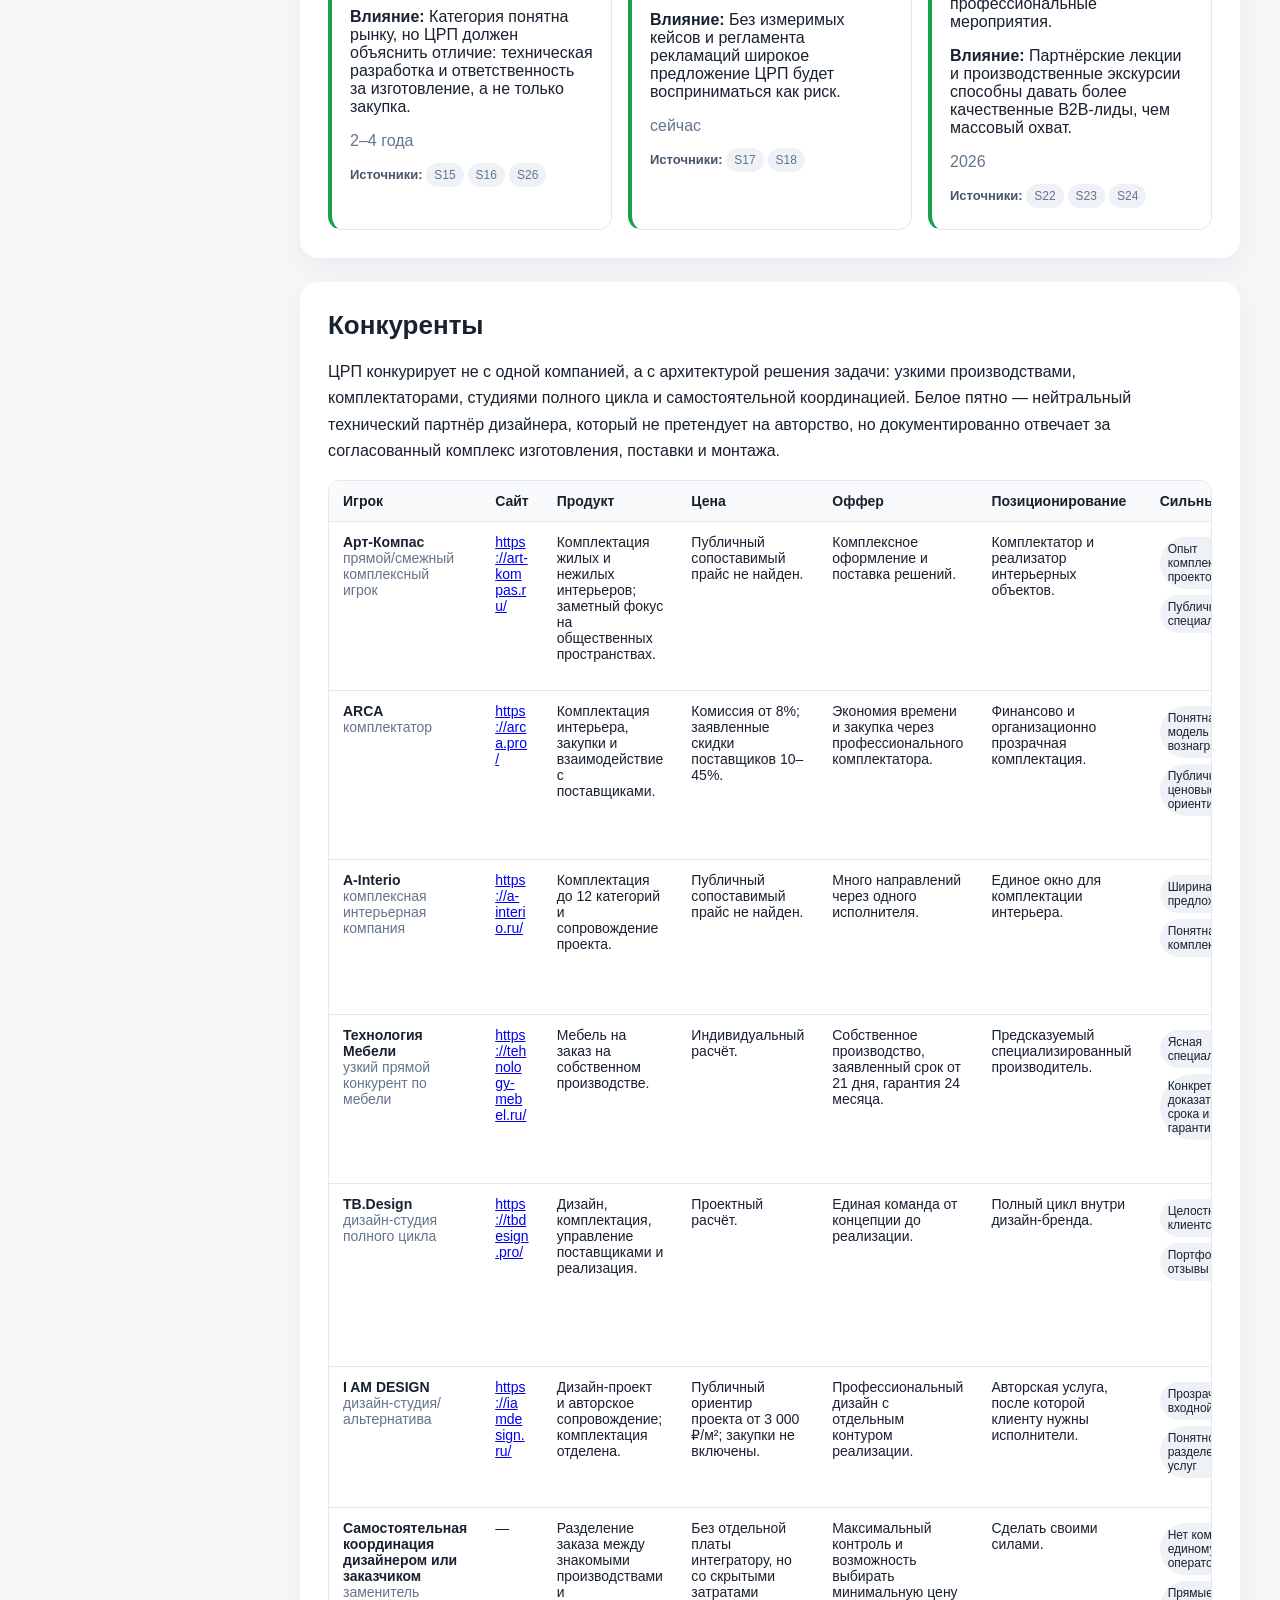
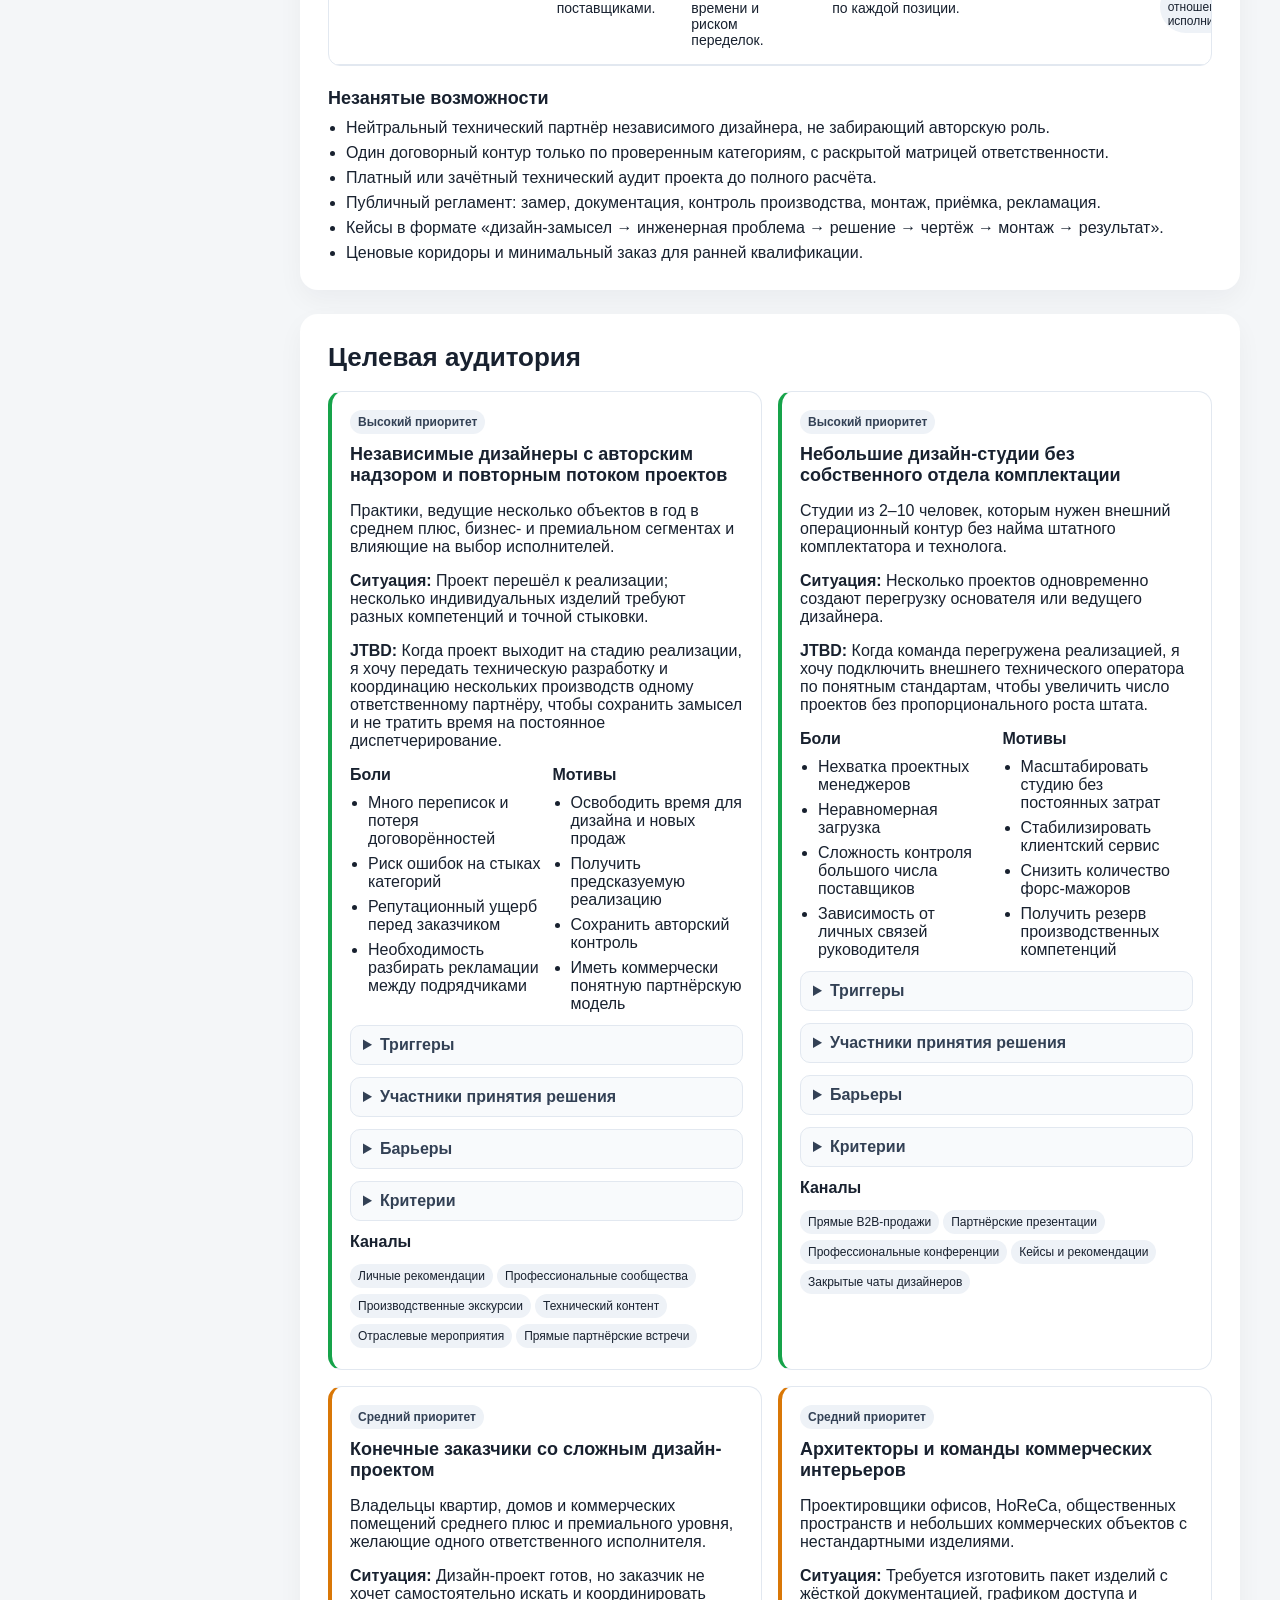
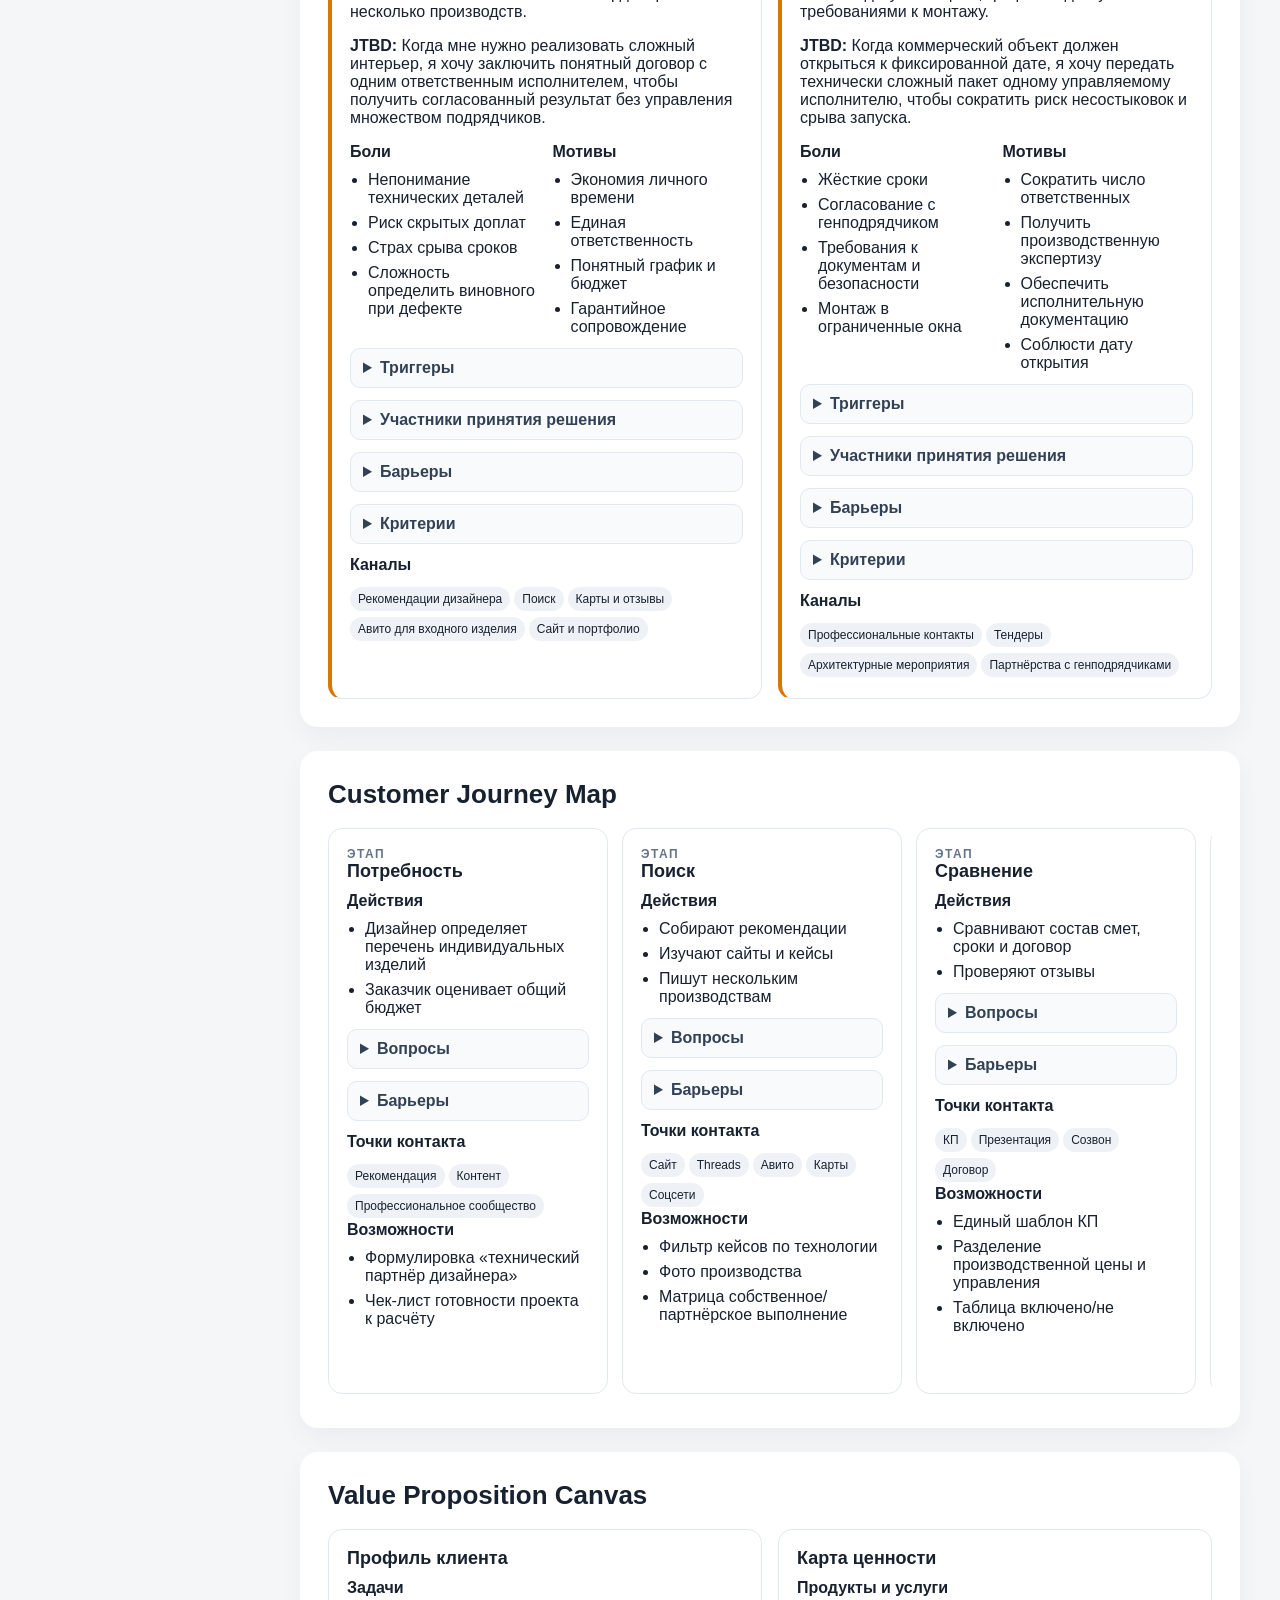
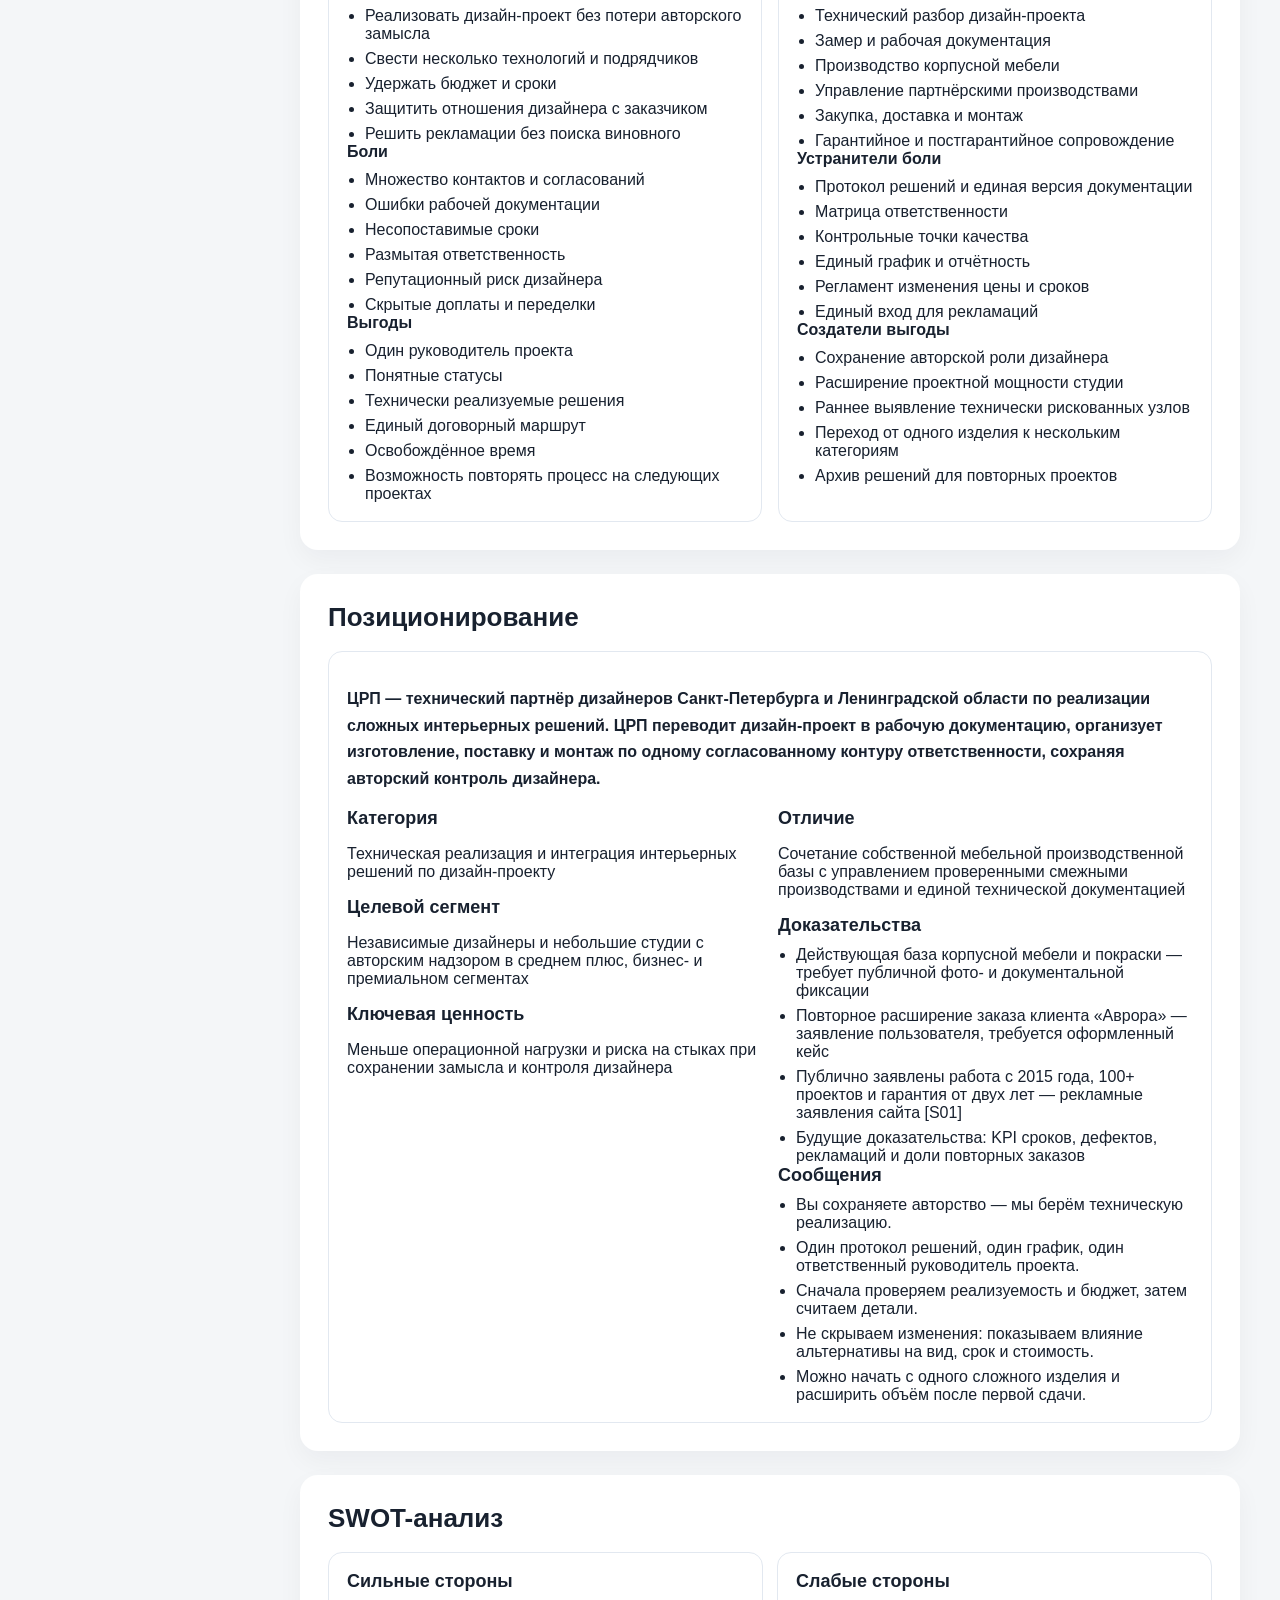
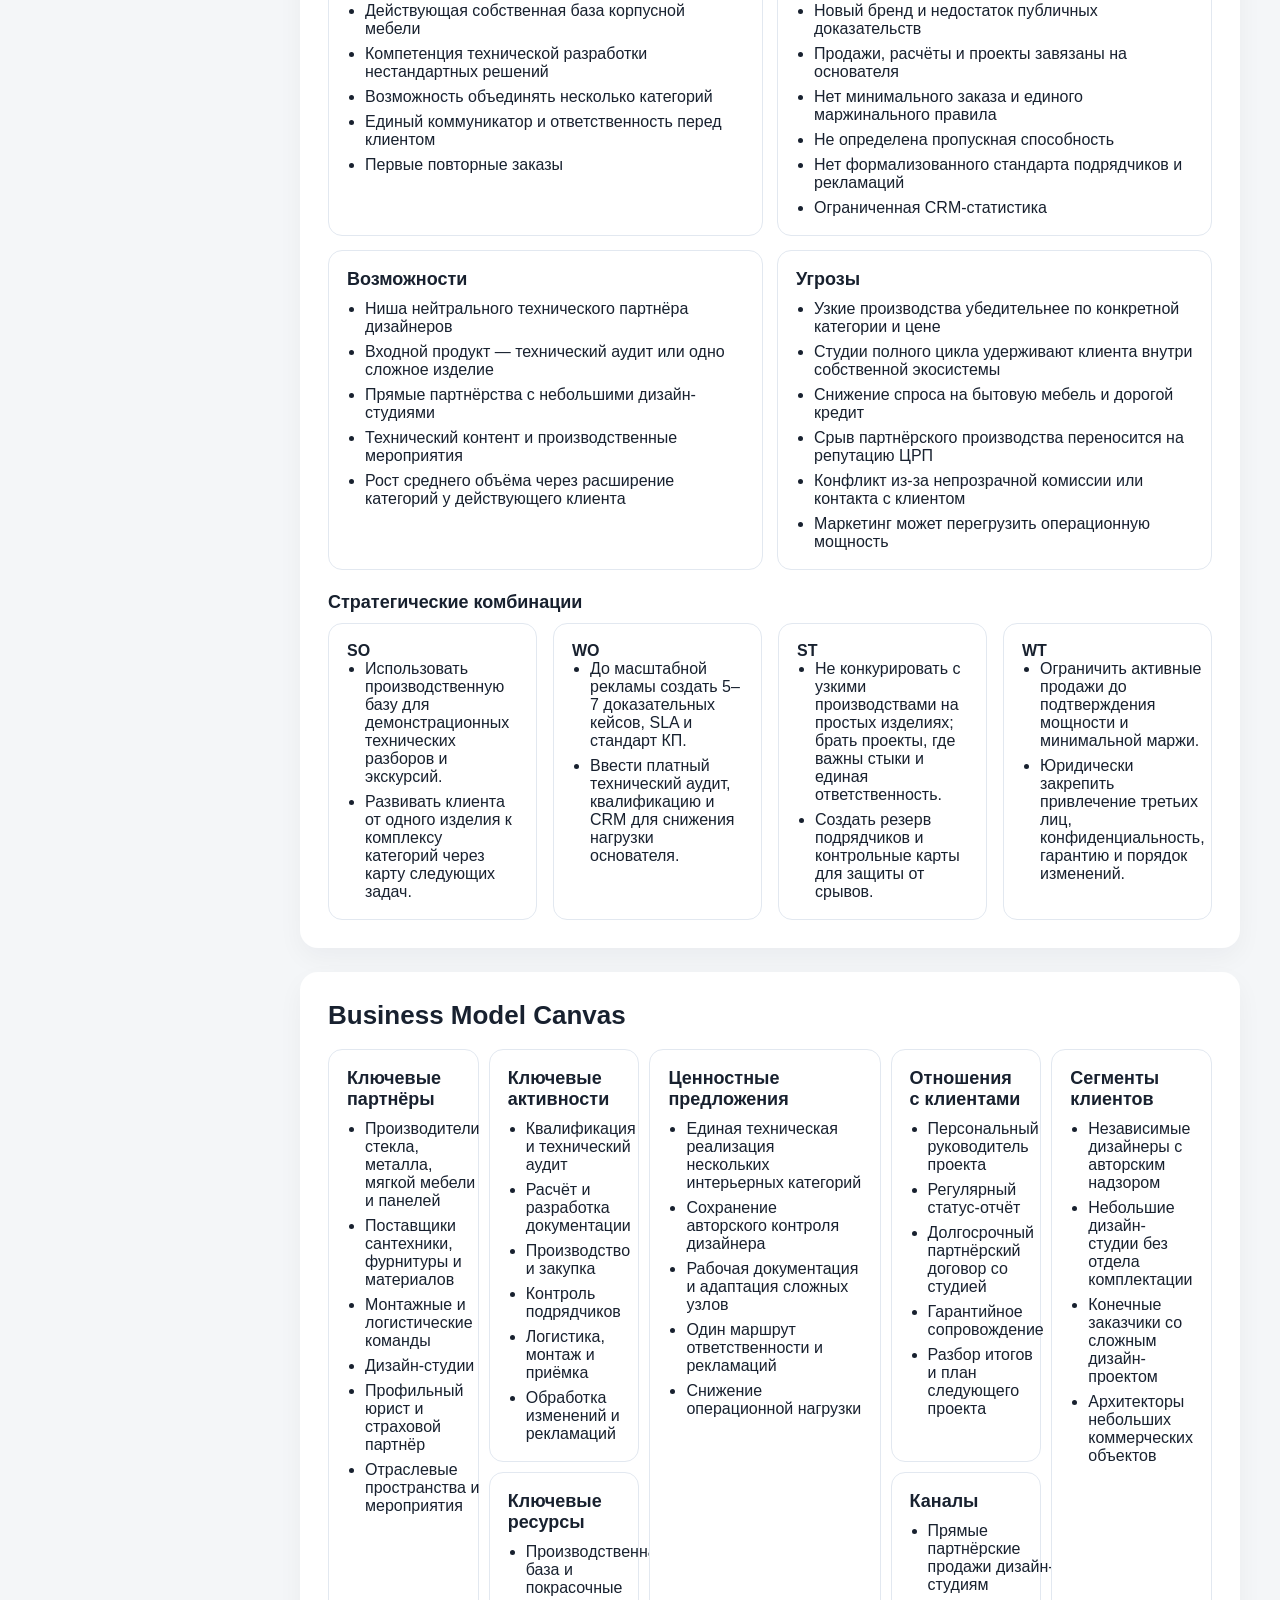
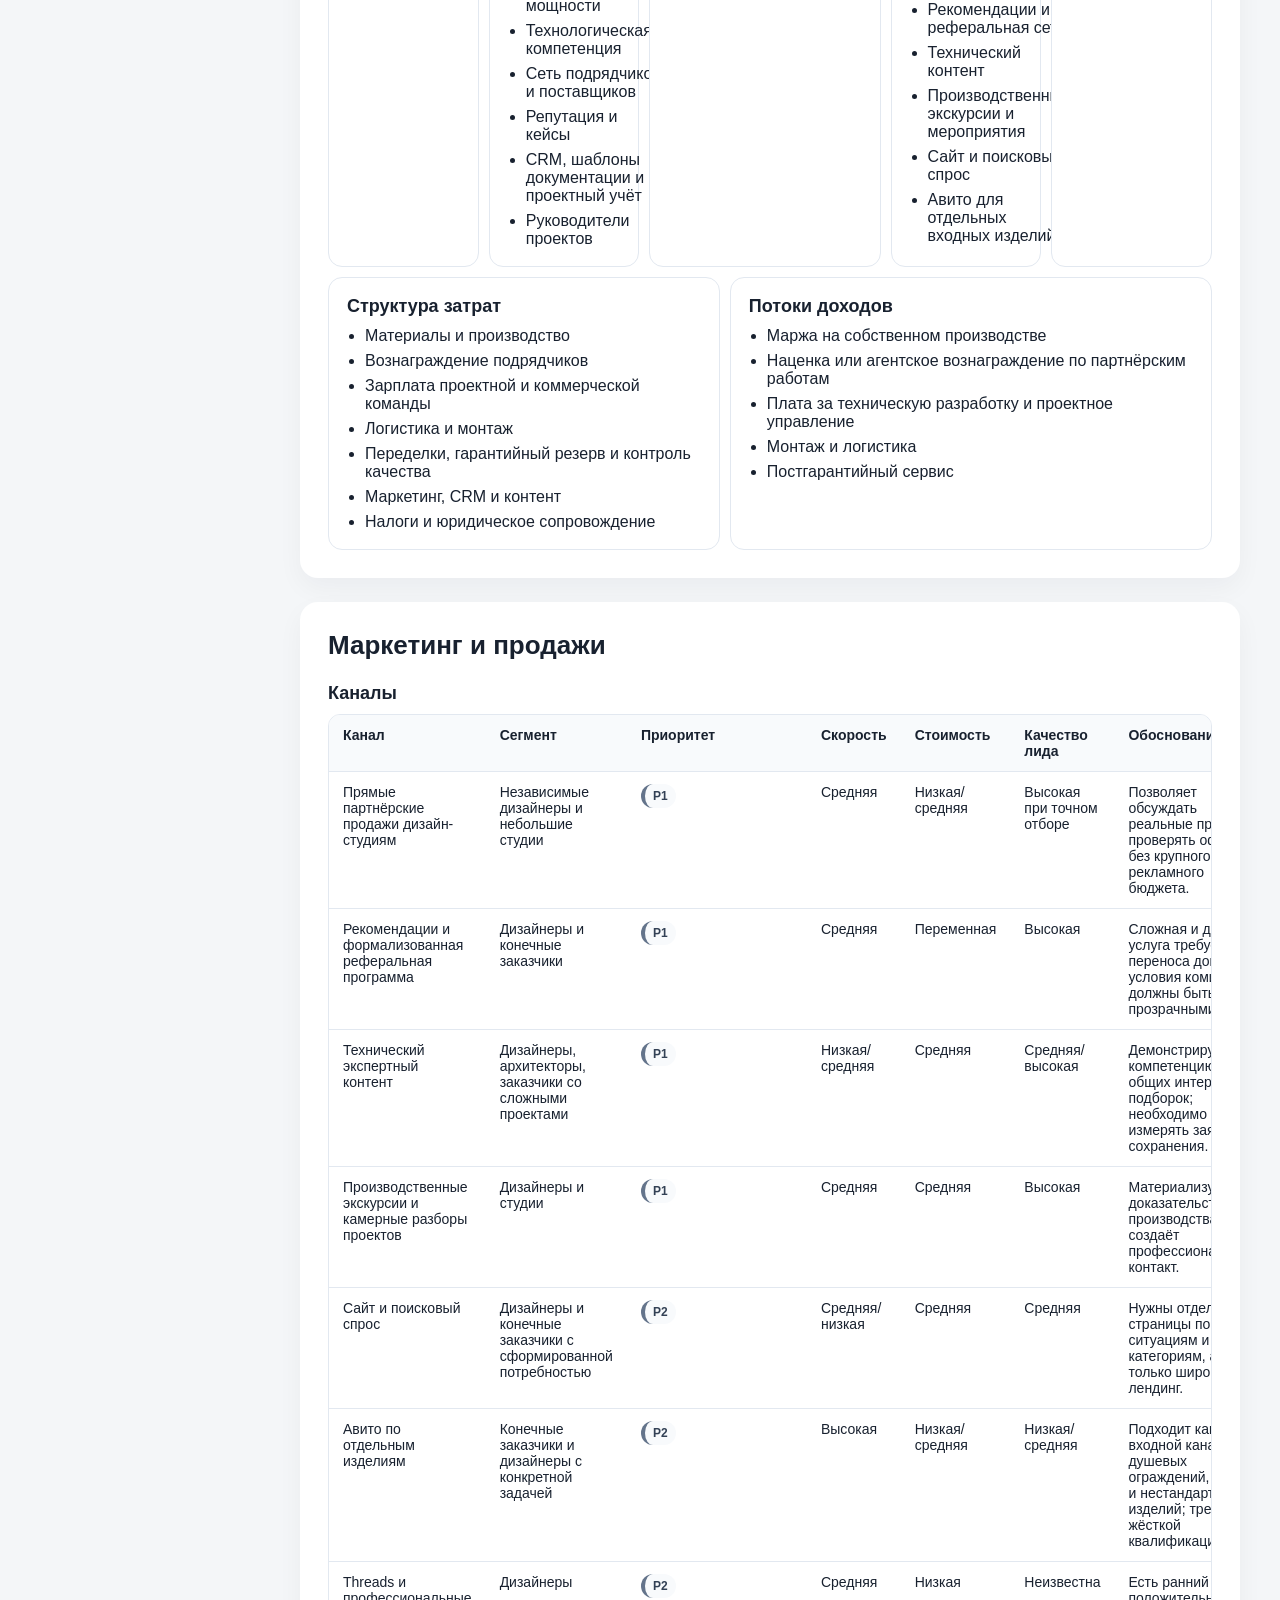
==== commit e9dff913: "Make project controls prominent" ====
--- a/index.html
+++ b/index.html
@@ -9,6 +9,12 @@
 <body>
   <aside class="sidebar">
     <div class="brand">Research Report</div>
+    <div class="project-panel">
+      <label for="projectSelect">Проект</label>
+      <select id="projectSelect"></select>
+      <button id="addProjectBtn" type="button">Добавить новый проект</button>
+      <button id="deleteProjectBtn" type="button" hidden>Удалить локальный проект</button>
+    </div>
     <nav id="nav"></nav>
     <div class="sidebar-actions">
       <label class="file-label">
@@ -19,12 +25,40 @@
     </div>
   </aside>
 
+  <dialog id="projectDialog" class="project-dialog">
+    <form id="projectForm" method="dialog">
+      <h2>Добавить новый проект</h2>
+      <p class="muted">Загрузите четыре файла исследования. Проект сохранится в этом браузере и не изменит встроенные отчёты.</p>
+      <div class="form-grid">
+        <label>ID проекта <input id="newProjectId" name="projectId" placeholder="new-project-2026-07-01"></label>
+        <label>Название проекта <input id="newProjectName" name="projectName" placeholder="Заполнится из JSON, если оставить пустым"></label>
+        <label>Дата исследования <input id="newResearchDate" name="researchDate" type="date"></label>
+        <label>География <input id="newGeography" name="geography" placeholder="Заполнится из JSON, если оставить пустым"></label>
+      </div>
+      <div class="file-grid">
+        <label>report-data.json <input id="newReportDataFile" type="file" accept=".json,application/json" required></label>
+        <label>research-report.md <input id="newResearchReportFile" type="file" accept=".md,text/markdown,text/plain" required></label>
+        <label>assumptions-and-gaps.md <input id="newAssumptionsFile" type="file" accept=".md,text/markdown,text/plain" required></label>
+        <label>sources.csv <input id="newSourcesFile" type="file" accept=".csv,text/csv,text/plain" required></label>
+      </div>
+      <p class="warning">На GitHub Pages новый проект сохраняется в localStorage вашего браузера. Чтобы он стал общим для всех, добавьте его папку в репозиторий.</p>
+      <div class="dialog-actions">
+        <button value="cancel" type="button" id="cancelProjectBtn">Отмена</button>
+        <button type="submit">Создать проект</button>
+      </div>
+    </form>
+  </dialog>
+
   <main>
     <section class="hero">
       <p class="eyebrow">Маркетинговое исследование</p>
       <h1 id="projectName">Загрузите report-data.json</h1>
       <p id="projectMeta" class="muted"></p>
       <div id="confidenceBadge"></div>
+      <div class="hero-project-actions">
+        <span>Проекты переключаются в левой панели.</span>
+        <button id="addProjectHeroBtn" type="button">Добавить новый проект</button>
+      </div>
       <div id="statusMessage" class="status" role="status" aria-live="polite"></div>
     </section>
     <div id="content"></div>
--- a/styles.css
+++ b/styles.css
@@ -1 +1,3 @@
 *{box-sizing:border-box}html{scroll-behavior:smooth}body{margin:0;font-family:Inter,Arial,sans-serif;background:#f4f6f8;color:#18212f}.sidebar{position:fixed;inset:0 auto 0 0;width:260px;padding:28px 20px;background:#111827;color:#fff;display:flex;flex-direction:column;gap:24px;z-index:10}.brand{font-size:18px;font-weight:700}.sidebar nav{display:flex;flex-direction:column;gap:7px;overflow:auto}.sidebar nav a{color:#cbd5e1;text-decoration:none;padding:8px 10px;border-radius:8px;font-size:14px}.sidebar nav a:hover{background:#1f2937;color:#fff}.sidebar-actions{margin-top:auto;display:grid;gap:10px}.file-label,.sidebar button{border:1px solid #374151;background:#1f2937;color:#fff;padding:10px 12px;border-radius:9px;font-size:14px;cursor:pointer;text-align:center}.file-label input{display:none}main{margin-left:260px;padding:40px;max-width:1500px}.hero{padding:40px;border-radius:22px;background:#fff;box-shadow:0 12px 35px rgba(15,23,42,.06);margin-bottom:28px}.eyebrow{text-transform:uppercase;letter-spacing:.12em;font-size:12px;color:#64748b;font-weight:700}.hero h1{font-size:42px;line-height:1.08;margin:10px 0}.muted{color:#64748b}.badge{display:inline-flex;padding:7px 10px;border-radius:999px;background:#e2e8f0;font-size:13px;margin-top:10px}.section{background:#fff;border-radius:18px;padding:28px;margin:0 0 24px;box-shadow:0 10px 26px rgba(15,23,42,.045)}.section h2{margin:0 0 18px;font-size:26px}.section h3{margin:22px 0 10px;font-size:18px}.grid{display:grid;gap:16px}.grid-2{grid-template-columns:repeat(2,minmax(0,1fr))}.grid-3{grid-template-columns:repeat(3,minmax(0,1fr))}.grid-4{grid-template-columns:repeat(4,minmax(0,1fr))}.card{border:1px solid #e2e8f0;border-radius:14px;padding:18px;background:#fff}.card h3,.card h4{margin:0 0 10px}.metric-value{font-size:28px;font-weight:800;margin:8px 0}.list{margin:0;padding-left:18px;display:grid;gap:7px}.tag{display:inline-flex;padding:5px 8px;margin:3px 4px 3px 0;border-radius:999px;background:#eef2f7;font-size:12px}.trend-up,.priority-high{border-left:4px solid #16a34a}.trend-down{border-left:4px solid #dc2626}.trend-stable,.priority-medium{border-left:4px solid #d97706}.priority-low{border-left:4px solid #64748b}.table-wrap{overflow:auto;border:1px solid #e2e8f0;border-radius:12px}table{width:100%;border-collapse:collapse;min-width:720px}th,td{text-align:left;padding:12px 14px;border-bottom:1px solid #e2e8f0;vertical-align:top;font-size:14px}th{background:#f8fafc}.swot{display:grid;grid-template-columns:1fr 1fr;gap:14px}.bmc{display:grid;grid-template-columns:repeat(10,1fr);grid-template-areas:"partners partners activities activities value value value relationships relationships segments" "partners partners resources resources value value value channels channels segments" "cost cost cost cost cost revenue revenue revenue revenue revenue";gap:10px}.bmc .card{min-height:150px}.bmc-partners{grid-area:partners}.bmc-activities{grid-area:activities}.bmc-resources{grid-area:resources}.bmc-value{grid-area:value}.bmc-relationships{grid-area:relationships}.bmc-channels{grid-area:channels}.bmc-segments{grid-area:segments}.bmc-cost{grid-area:cost}.bmc-revenue{grid-area:revenue}.cjm{display:flex;gap:14px;overflow:auto;padding-bottom:6px}.cjm .card{min-width:280px}.roadmap{display:grid;grid-template-columns:repeat(3,1fr);gap:16px}.empty{padding:22px;border:1px dashed #cbd5e1;border-radius:12px;color:#64748b}.note{padding:14px 16px;border-radius:10px;background:#f8fafc;border-left:4px solid #64748b;margin-bottom:10px}.section-intro{font-size:16px;line-height:1.65}.canvas-two{display:grid;grid-template-columns:1fr 1fr;gap:16px}.source-link{word-break:break-word}@media(max-width:1100px){.grid-4{grid-template-columns:repeat(2,1fr)}.bmc{grid-template-columns:1fr 1fr;grid-template-areas:none}.bmc .card{grid-area:auto!important}.roadmap{grid-template-columns:1fr}}@media(max-width:760px){.sidebar{position:static;width:auto}.sidebar nav{display:none}main{margin-left:0;padding:18px}.hero{padding:25px}.hero h1{font-size:32px}.grid-2,.grid-3,.grid-4,.swot,.canvas-two{grid-template-columns:1fr}.section{padding:20px}}@media print{.sidebar{display:none}main{margin:0;padding:0;max-width:none}.section,.hero{box-shadow:none;break-inside:avoid}.section{border:1px solid #ddd}.cjm{overflow:visible;flex-wrap:wrap}.cjm .card{min-width:0;width:calc(33% - 10px)}}.status{margin-top:12px;font-size:14px}.status-success{color:#166534}.status-error{color:#b91c1c}.status-info{color:#475569}.materials{display:flex;flex-wrap:wrap;gap:10px}.material-button{display:inline-flex;align-items:center;justify-content:center;padding:10px 14px;border-radius:10px;background:#111827;color:#fff;text-decoration:none;font-weight:700}.material-button:hover{background:#1f2937}.warning{margin-top:12px;padding:10px 12px;border-radius:10px;background:#fff7ed;border-left:4px solid #ea580c;color:#9a3412;font-size:13px}.market-level{display:flex;flex-direction:column;gap:8px}.source-ids{margin-top:10px;color:#64748b;font-size:13px}.source-ids span:first-child{font-weight:700;color:#475569}.internal-source{color:#475569;word-break:break-word}.details{margin:12px 0;border:1px solid #e2e8f0;border-radius:10px;padding:10px 12px;background:#f8fafc}.details summary{cursor:pointer;font-weight:700;color:#334155}.details .list,.details .empty{margin-top:10px}.priority-pill{display:inline-flex;width:max-content;padding:5px 8px;margin:0 0 10px;border-radius:999px;background:#eef2f7;color:#334155;font-size:12px;font-weight:800}.priority-pill.priority-high,.note.priority-high{background:#ecfdf5;border-color:#16a34a}.priority-pill.priority-medium,.note.priority-medium{background:#fffbeb;border-color:#d97706}.priority-pill.priority-low,.note.priority-low{background:#f8fafc;border-color:#64748b}.mini-grid{grid-template-columns:repeat(2,minmax(0,1fr));gap:12px}.roadmap-meta{display:grid;gap:6px;color:#475569;font-size:13px;margin-top:10px}.section{scroll-margin-top:24px}@media(max-width:760px){.materials{display:grid}.material-button{width:100%}.mini-grid{grid-template-columns:1fr}table{min-width:840px}.sidebar-actions{grid-template-columns:1fr 1fr}.sidebar{position:sticky;top:0}.sidebar nav{display:flex;max-height:160px}}@media print{html{scroll-behavior:auto}body{background:#fff}.status,.materials{display:none}.details{break-inside:avoid}.details:not([open])>*:not(summary){display:block}.details summary{list-style:none}.details summary::-webkit-details-marker{display:none}.table-wrap{overflow:visible}table{min-width:0;font-size:11px}th,td{padding:7px 8px;font-size:11px}.warning{border:1px solid #ea580c}.material-button{color:#000;background:#fff;border:1px solid #000}}
+.project-panel{display:grid;gap:8px}.project-panel label{font-size:12px;color:#cbd5e1;font-weight:700}.project-panel select,.project-panel button,.dialog-actions button{border:1px solid #374151;background:#1f2937;color:#fff;padding:10px 12px;border-radius:9px;font-size:14px}.project-panel select{width:100%}.project-panel button{cursor:pointer;text-align:center}.project-panel button[hidden]{display:none}.project-dialog{border:0;border-radius:18px;padding:0;max-width:760px;width:calc(100% - 32px);box-shadow:0 24px 80px rgba(15,23,42,.35)}.project-dialog::backdrop{background:rgba(15,23,42,.55)}.project-dialog form{padding:26px;display:grid;gap:16px}.project-dialog h2{margin:0}.form-grid,.file-grid{display:grid;grid-template-columns:repeat(2,minmax(0,1fr));gap:12px}.form-grid label,.file-grid label{display:grid;gap:7px;font-weight:700;color:#334155}.form-grid input,.file-grid input{width:100%;padding:10px 12px;border:1px solid #cbd5e1;border-radius:9px;font:inherit}.dialog-actions{display:flex;justify-content:flex-end;gap:10px}.dialog-actions button{background:#111827;cursor:pointer}.dialog-actions button:first-child{background:#fff;color:#111827;border-color:#cbd5e1}@media(max-width:760px){.form-grid,.file-grid{grid-template-columns:1fr}.project-dialog form{padding:20px}.dialog-actions{display:grid}.dialog-actions button{width:100%}}@media print{.project-panel,.project-dialog{display:none}}
+.hero-project-actions{display:flex;flex-wrap:wrap;align-items:center;gap:10px;margin-top:14px;color:#475569}.hero-project-actions button{border:0;background:#111827;color:#fff;padding:10px 14px;border-radius:10px;font-weight:800;cursor:pointer}.hero-project-actions button:hover{background:#1f2937}.project-panel{order:-1;padding:12px;border:1px solid #334155;border-radius:12px;background:#172033}.project-panel select{background:#fff;color:#111827}.project-panel button{font-weight:800}@media(max-width:760px){.hero-project-actions{display:grid}.hero-project-actions button{width:100%}}@media print{.hero-project-actions{display:none}}
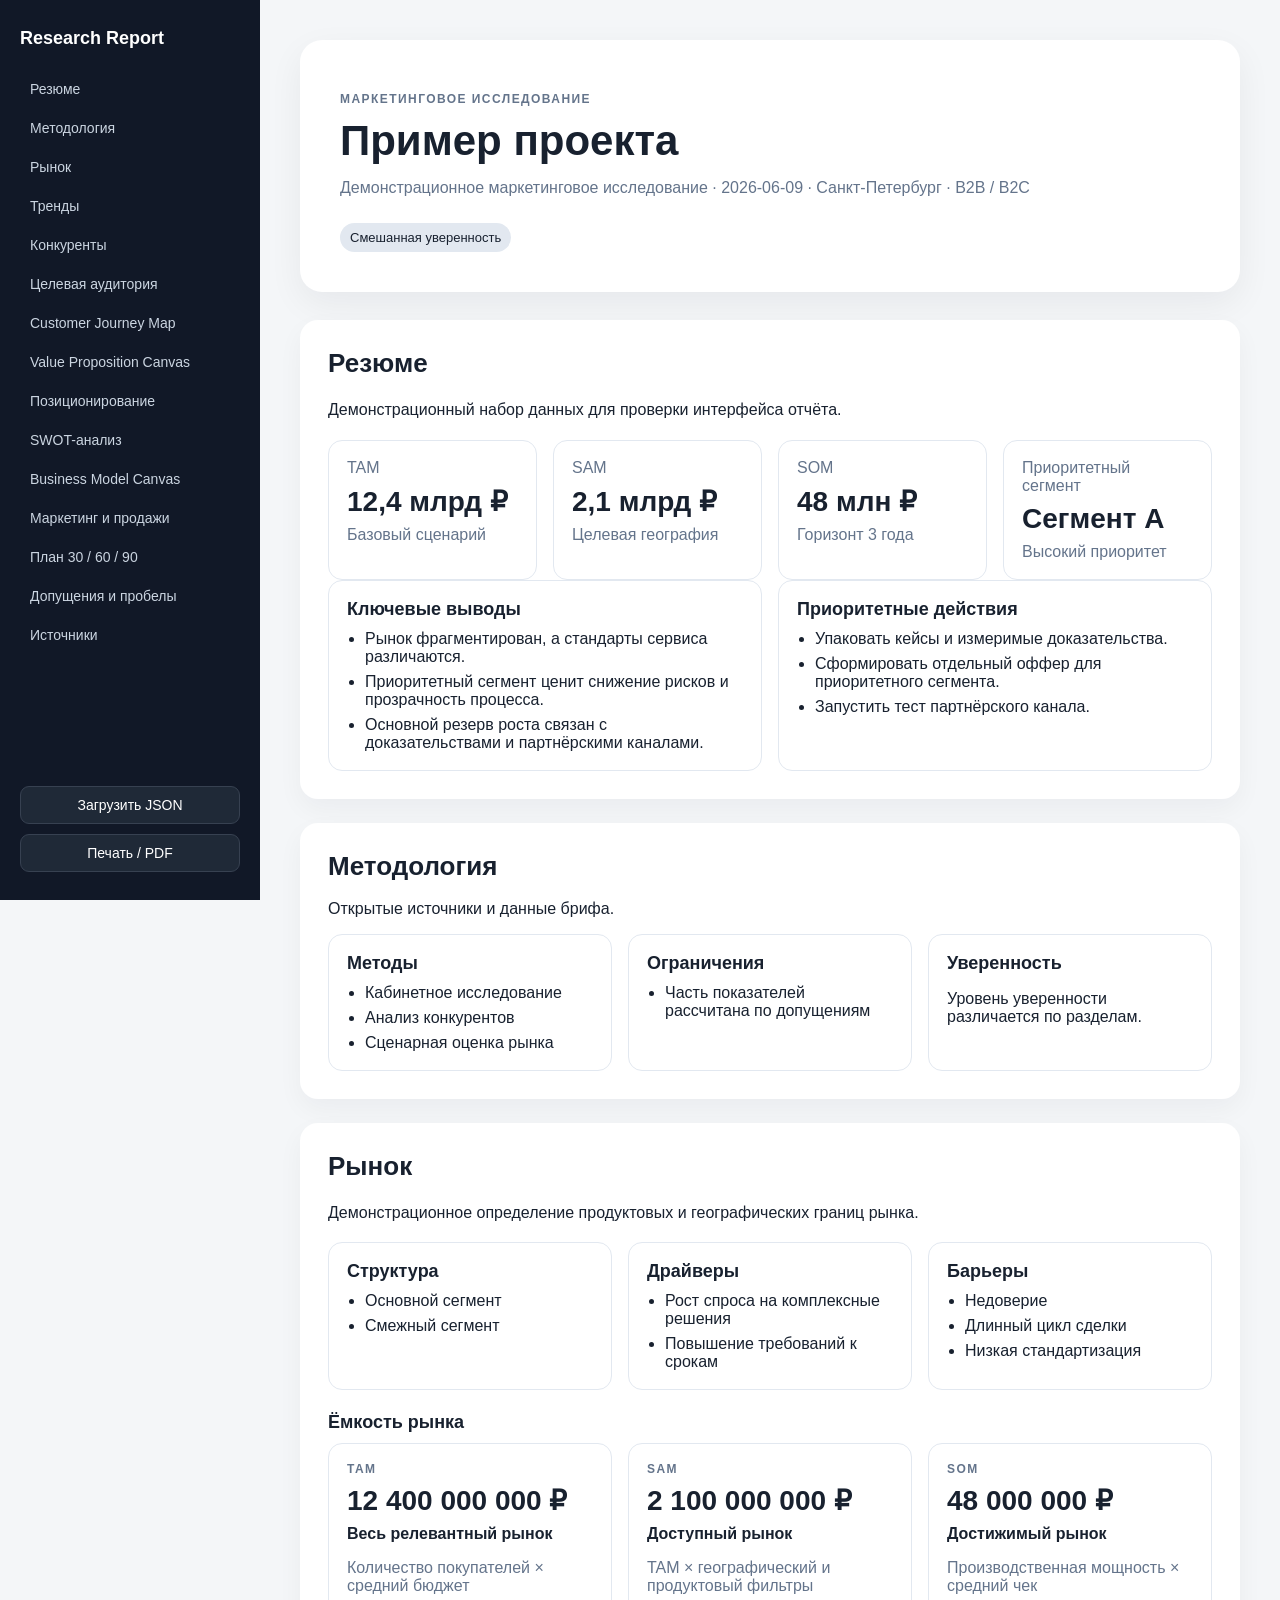
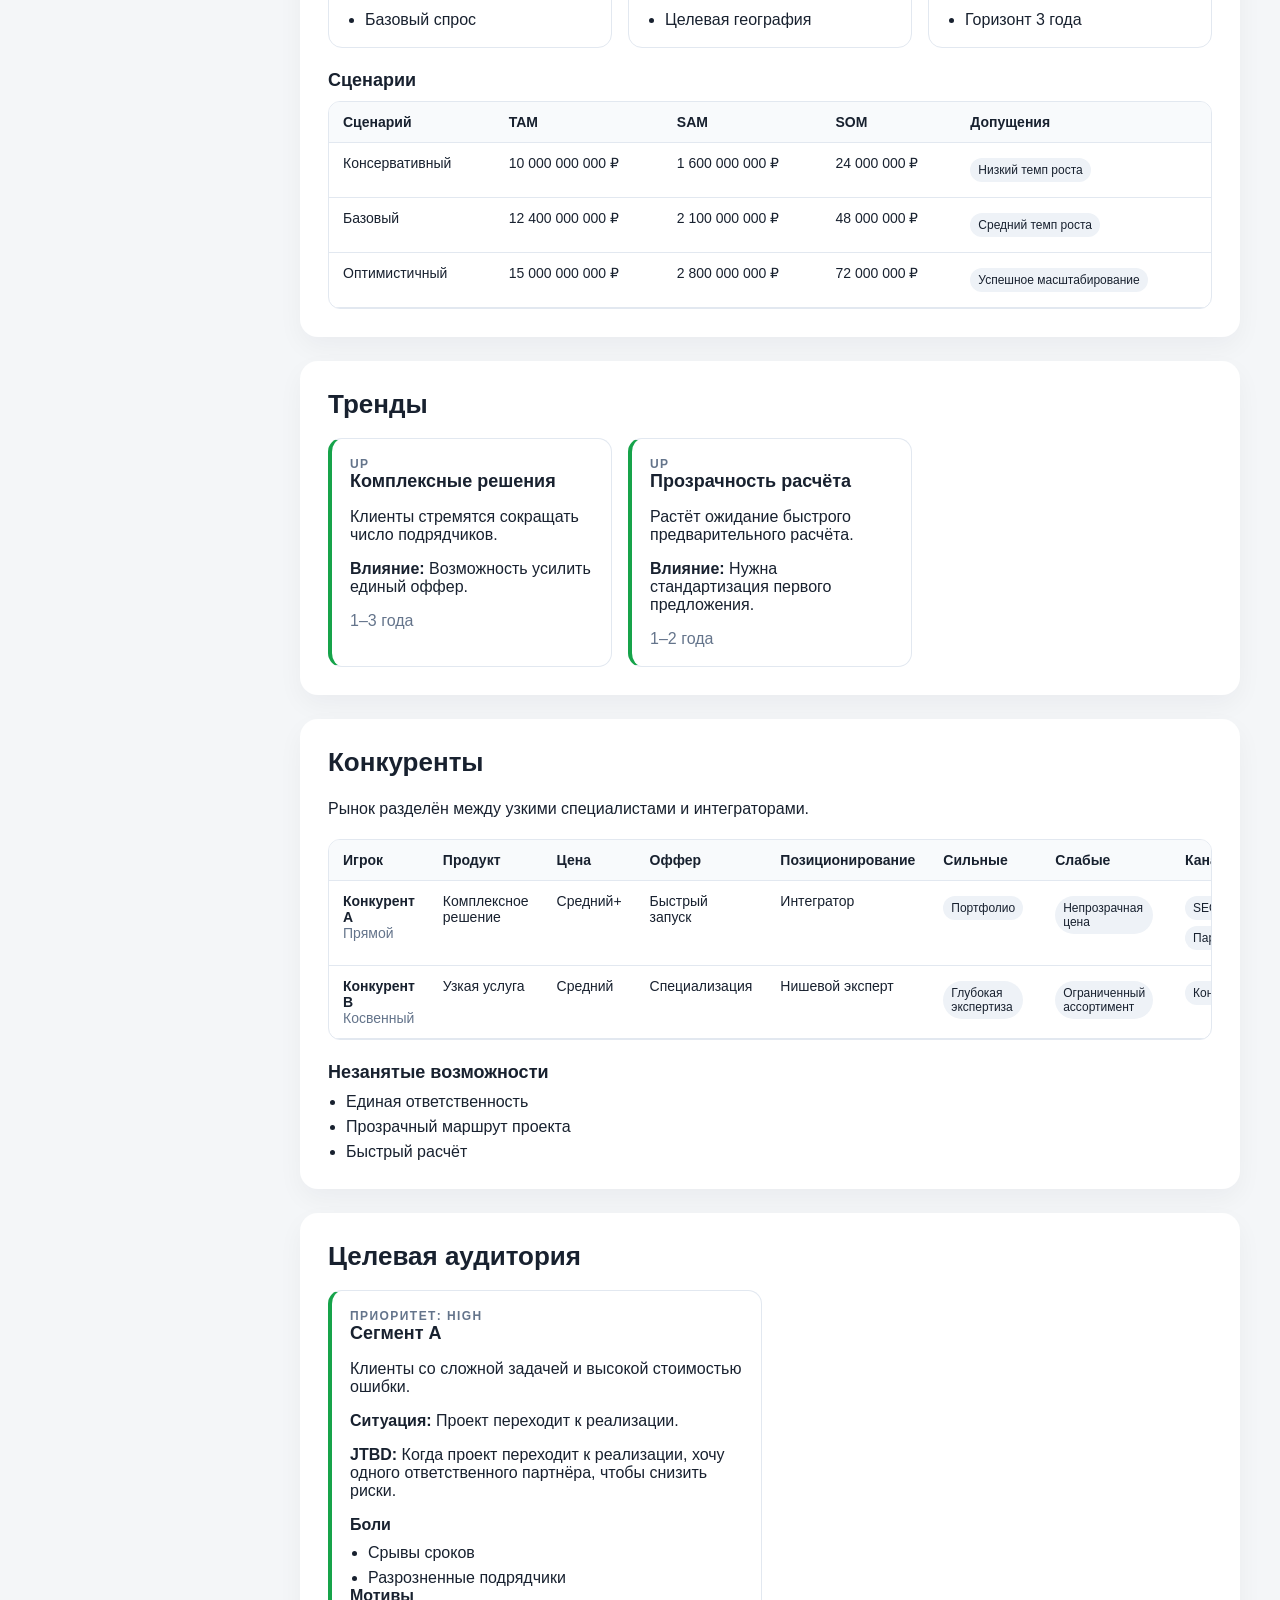
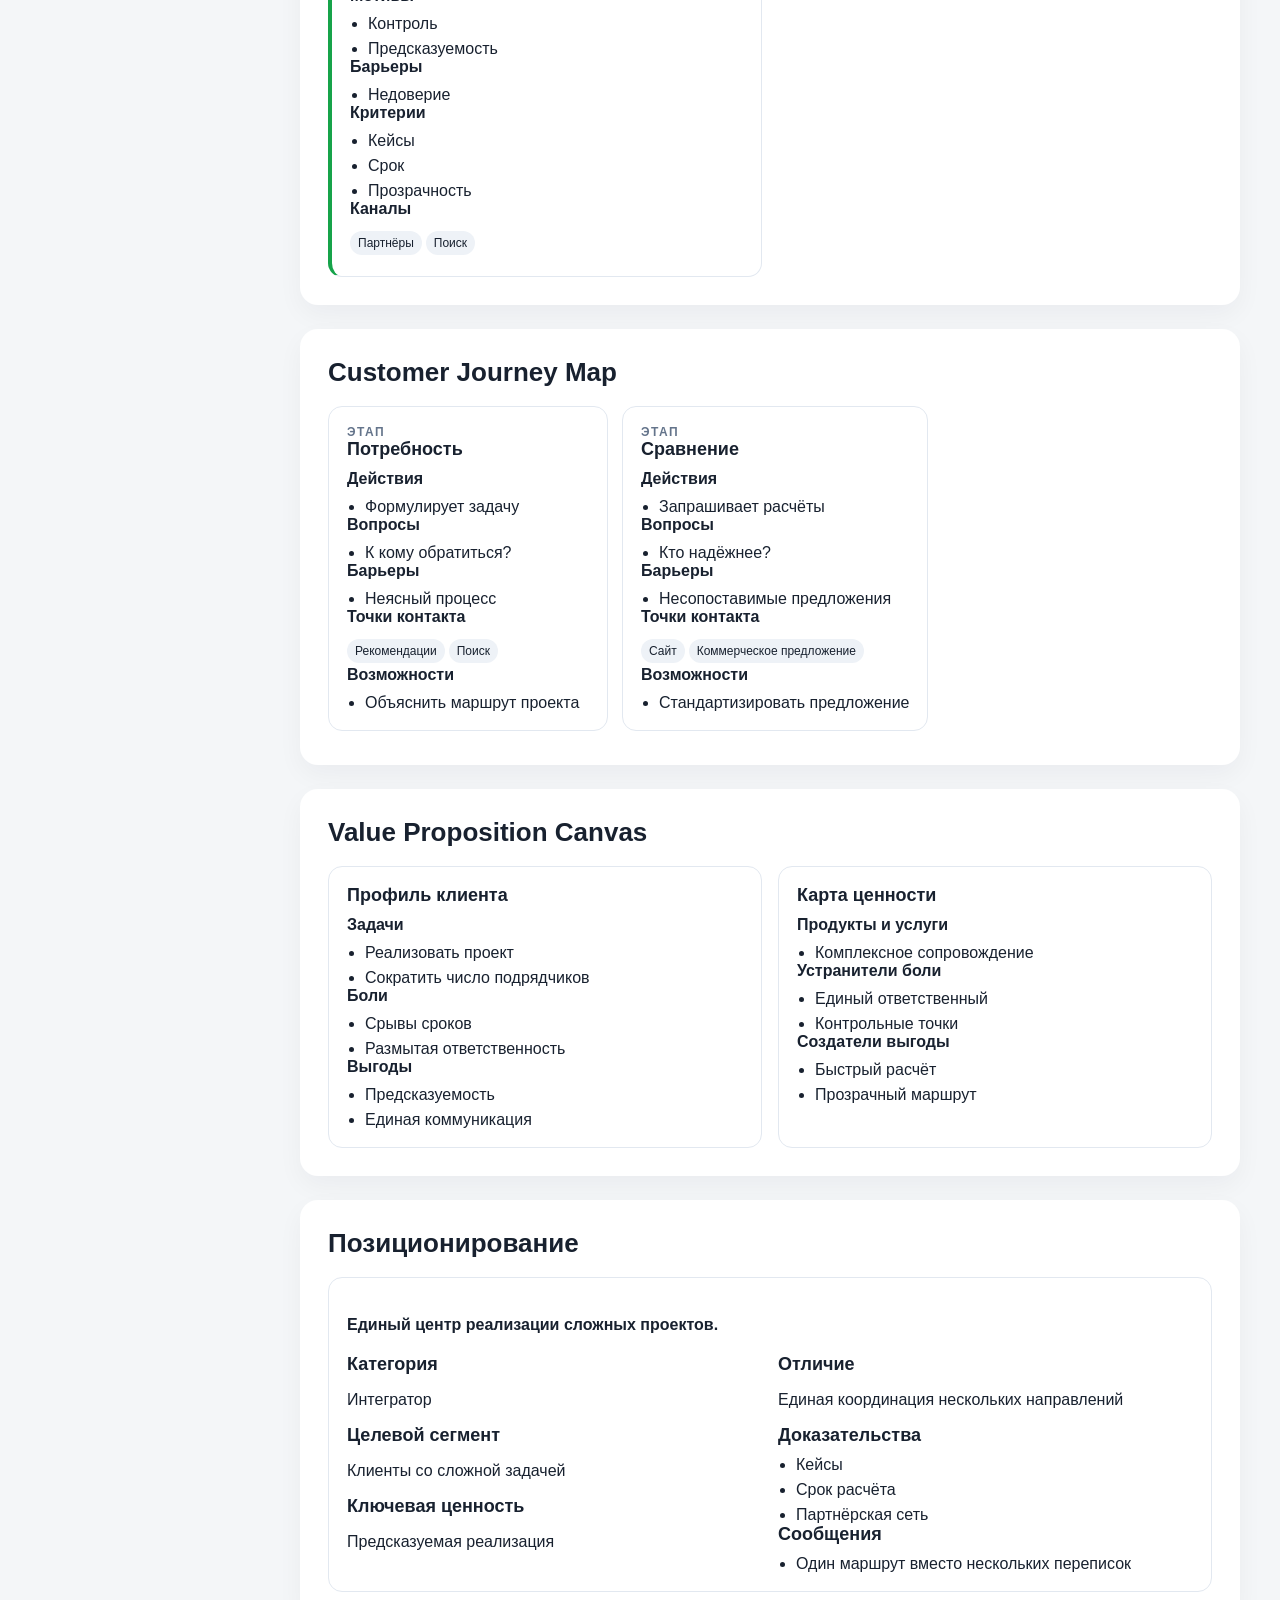
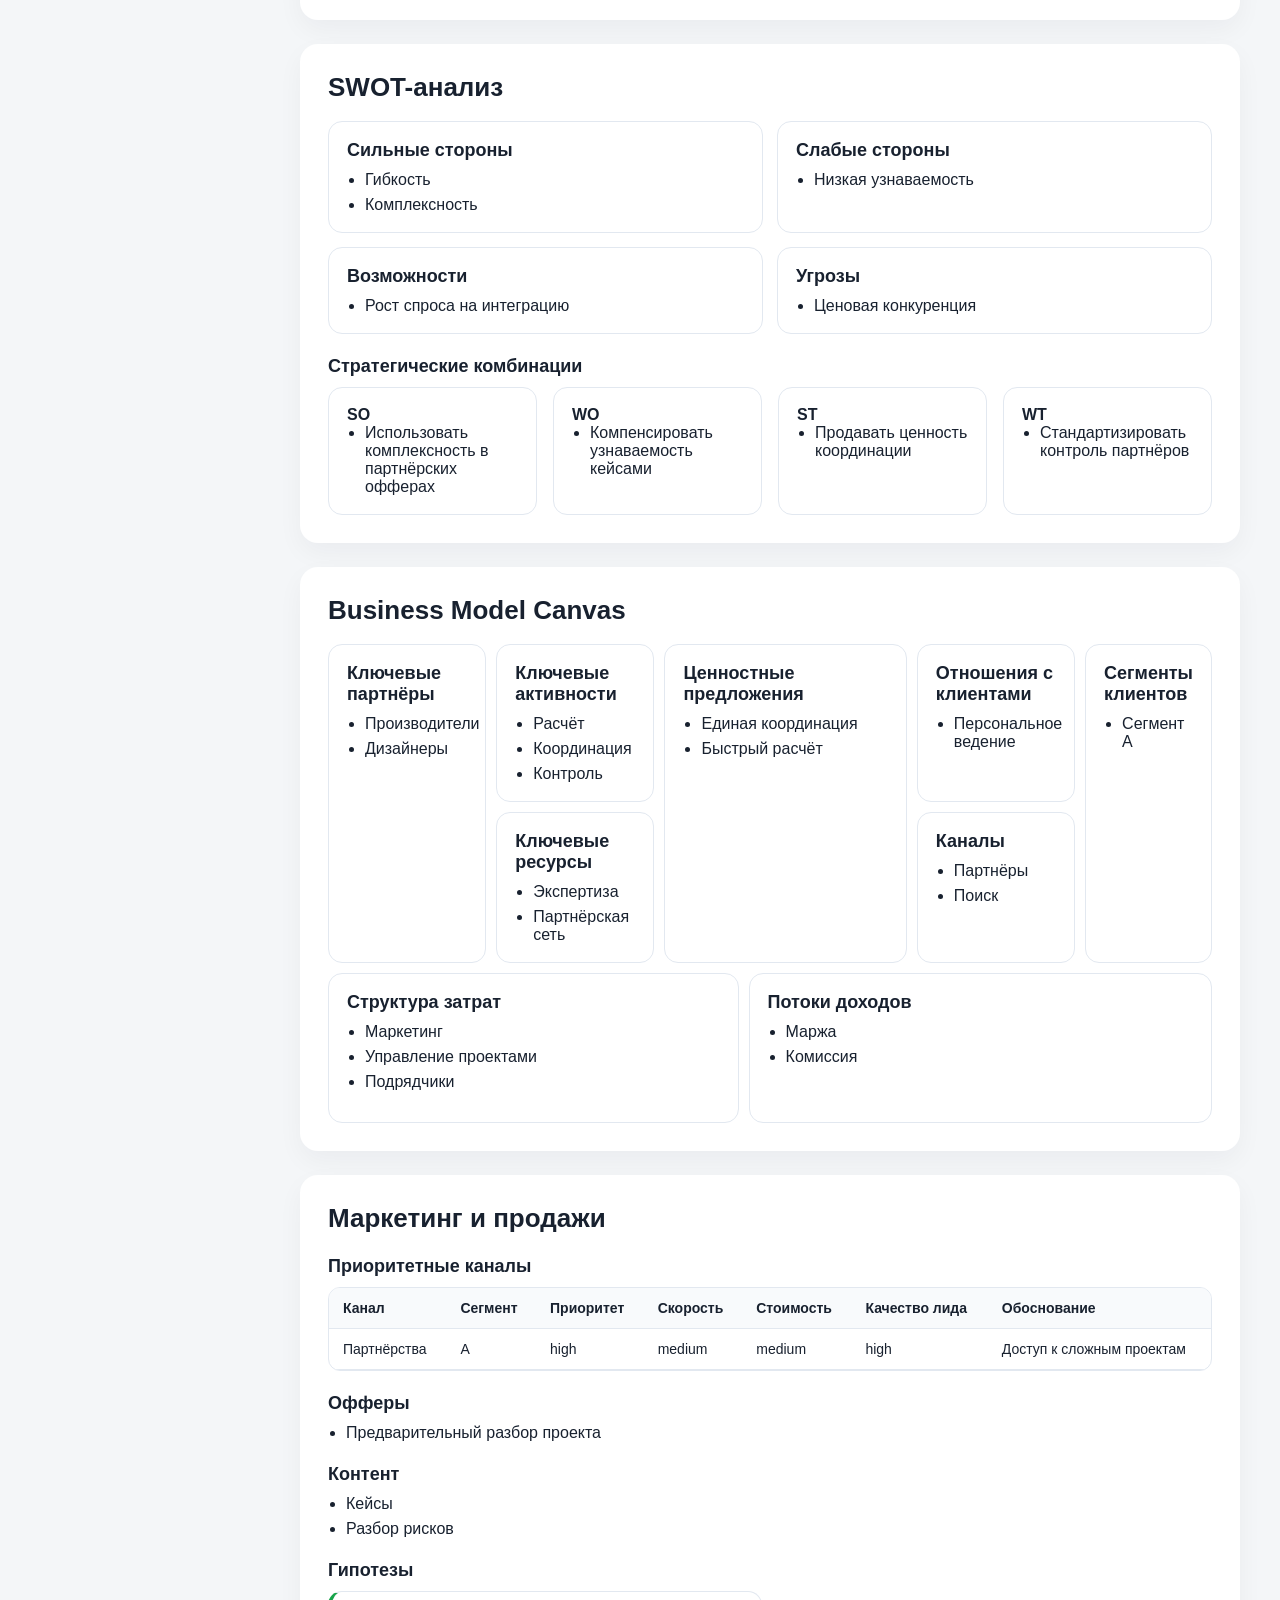
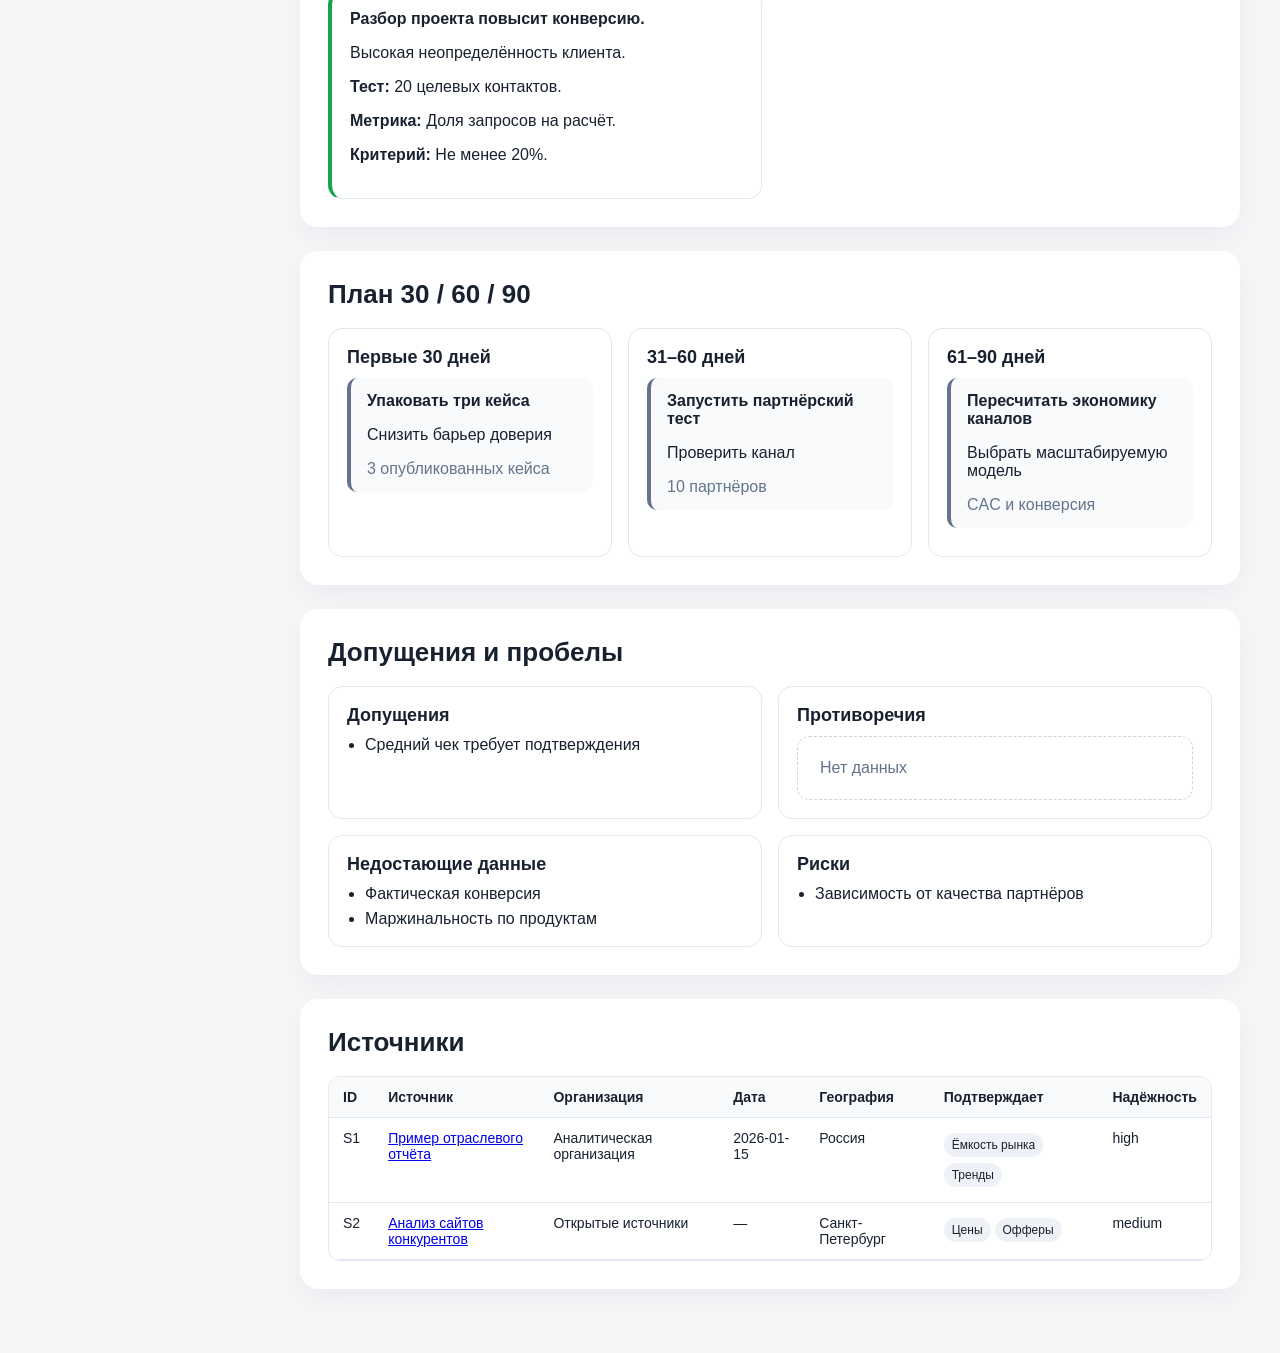
==== commit 5559c361: "Add standalone project manager page" ====
--- a/index.html
+++ b/index.html
@@ -9,12 +9,6 @@
 <body>
   <aside class="sidebar">
     <div class="brand">Research Report</div>
-    <div class="project-panel">
-      <label for="projectSelect">Проект</label>
-      <select id="projectSelect"></select>
-      <button id="addProjectBtn" type="button">Добавить новый проект</button>
-      <button id="deleteProjectBtn" type="button" hidden>Удалить локальный проект</button>
-    </div>
     <nav id="nav"></nav>
     <div class="sidebar-actions">
       <label class="file-label">
@@ -25,41 +19,12 @@
     </div>
   </aside>
 
-  <dialog id="projectDialog" class="project-dialog">
-    <form id="projectForm" method="dialog">
-      <h2>Добавить новый проект</h2>
-      <p class="muted">Загрузите четыре файла исследования. Проект сохранится в этом браузере и не изменит встроенные отчёты.</p>
-      <div class="form-grid">
-        <label>ID проекта <input id="newProjectId" name="projectId" placeholder="new-project-2026-07-01"></label>
-        <label>Название проекта <input id="newProjectName" name="projectName" placeholder="Заполнится из JSON, если оставить пустым"></label>
-        <label>Дата исследования <input id="newResearchDate" name="researchDate" type="date"></label>
-        <label>География <input id="newGeography" name="geography" placeholder="Заполнится из JSON, если оставить пустым"></label>
-      </div>
-      <div class="file-grid">
-        <label>report-data.json <input id="newReportDataFile" type="file" accept=".json,application/json" required></label>
-        <label>research-report.md <input id="newResearchReportFile" type="file" accept=".md,text/markdown,text/plain" required></label>
-        <label>assumptions-and-gaps.md <input id="newAssumptionsFile" type="file" accept=".md,text/markdown,text/plain" required></label>
-        <label>sources.csv <input id="newSourcesFile" type="file" accept=".csv,text/csv,text/plain" required></label>
-      </div>
-      <p class="warning">На GitHub Pages новый проект сохраняется в localStorage вашего браузера. Чтобы он стал общим для всех, добавьте его папку в репозиторий.</p>
-      <div class="dialog-actions">
-        <button value="cancel" type="button" id="cancelProjectBtn">Отмена</button>
-        <button type="submit">Создать проект</button>
-      </div>
-    </form>
-  </dialog>
-
   <main>
     <section class="hero">
       <p class="eyebrow">Маркетинговое исследование</p>
       <h1 id="projectName">Загрузите report-data.json</h1>
       <p id="projectMeta" class="muted"></p>
       <div id="confidenceBadge"></div>
-      <div class="hero-project-actions">
-        <span>Проекты переключаются в левой панели.</span>
-        <button id="addProjectHeroBtn" type="button">Добавить новый проект</button>
-      </div>
-      <div id="statusMessage" class="status" role="status" aria-live="polite"></div>
     </section>
     <div id="content"></div>
   </main>
--- a/styles.css
+++ b/styles.css
@@ -1,3 +1 @@
-*{box-sizing:border-box}html{scroll-behavior:smooth}body{margin:0;font-family:Inter,Arial,sans-serif;background:#f4f6f8;color:#18212f}.sidebar{position:fixed;inset:0 auto 0 0;width:260px;padding:28px 20px;background:#111827;color:#fff;display:flex;flex-direction:column;gap:24px;z-index:10}.brand{font-size:18px;font-weight:700}.sidebar nav{display:flex;flex-direction:column;gap:7px;overflow:auto}.sidebar nav a{color:#cbd5e1;text-decoration:none;padding:8px 10px;border-radius:8px;font-size:14px}.sidebar nav a:hover{background:#1f2937;color:#fff}.sidebar-actions{margin-top:auto;display:grid;gap:10px}.file-label,.sidebar button{border:1px solid #374151;background:#1f2937;color:#fff;padding:10px 12px;border-radius:9px;font-size:14px;cursor:pointer;text-align:center}.file-label input{display:none}main{margin-left:260px;padding:40px;max-width:1500px}.hero{padding:40px;border-radius:22px;background:#fff;box-shadow:0 12px 35px rgba(15,23,42,.06);margin-bottom:28px}.eyebrow{text-transform:uppercase;letter-spacing:.12em;font-size:12px;color:#64748b;font-weight:700}.hero h1{font-size:42px;line-height:1.08;margin:10px 0}.muted{color:#64748b}.badge{display:inline-flex;padding:7px 10px;border-radius:999px;background:#e2e8f0;font-size:13px;margin-top:10px}.section{background:#fff;border-radius:18px;padding:28px;margin:0 0 24px;box-shadow:0 10px 26px rgba(15,23,42,.045)}.section h2{margin:0 0 18px;font-size:26px}.section h3{margin:22px 0 10px;font-size:18px}.grid{display:grid;gap:16px}.grid-2{grid-template-columns:repeat(2,minmax(0,1fr))}.grid-3{grid-template-columns:repeat(3,minmax(0,1fr))}.grid-4{grid-template-columns:repeat(4,minmax(0,1fr))}.card{border:1px solid #e2e8f0;border-radius:14px;padding:18px;background:#fff}.card h3,.card h4{margin:0 0 10px}.metric-value{font-size:28px;font-weight:800;margin:8px 0}.list{margin:0;padding-left:18px;display:grid;gap:7px}.tag{display:inline-flex;padding:5px 8px;margin:3px 4px 3px 0;border-radius:999px;background:#eef2f7;font-size:12px}.trend-up,.priority-high{border-left:4px solid #16a34a}.trend-down{border-left:4px solid #dc2626}.trend-stable,.priority-medium{border-left:4px solid #d97706}.priority-low{border-left:4px solid #64748b}.table-wrap{overflow:auto;border:1px solid #e2e8f0;border-radius:12px}table{width:100%;border-collapse:collapse;min-width:720px}th,td{text-align:left;padding:12px 14px;border-bottom:1px solid #e2e8f0;vertical-align:top;font-size:14px}th{background:#f8fafc}.swot{display:grid;grid-template-columns:1fr 1fr;gap:14px}.bmc{display:grid;grid-template-columns:repeat(10,1fr);grid-template-areas:"partners partners activities activities value value value relationships relationships segments" "partners partners resources resources value value value channels channels segments" "cost cost cost cost cost revenue revenue revenue revenue revenue";gap:10px}.bmc .card{min-height:150px}.bmc-partners{grid-area:partners}.bmc-activities{grid-area:activities}.bmc-resources{grid-area:resources}.bmc-value{grid-area:value}.bmc-relationships{grid-area:relationships}.bmc-channels{grid-area:channels}.bmc-segments{grid-area:segments}.bmc-cost{grid-area:cost}.bmc-revenue{grid-area:revenue}.cjm{display:flex;gap:14px;overflow:auto;padding-bottom:6px}.cjm .card{min-width:280px}.roadmap{display:grid;grid-template-columns:repeat(3,1fr);gap:16px}.empty{padding:22px;border:1px dashed #cbd5e1;border-radius:12px;color:#64748b}.note{padding:14px 16px;border-radius:10px;background:#f8fafc;border-left:4px solid #64748b;margin-bottom:10px}.section-intro{font-size:16px;line-height:1.65}.canvas-two{display:grid;grid-template-columns:1fr 1fr;gap:16px}.source-link{word-break:break-word}@media(max-width:1100px){.grid-4{grid-template-columns:repeat(2,1fr)}.bmc{grid-template-columns:1fr 1fr;grid-template-areas:none}.bmc .card{grid-area:auto!important}.roadmap{grid-template-columns:1fr}}@media(max-width:760px){.sidebar{position:static;width:auto}.sidebar nav{display:none}main{margin-left:0;padding:18px}.hero{padding:25px}.hero h1{font-size:32px}.grid-2,.grid-3,.grid-4,.swot,.canvas-two{grid-template-columns:1fr}.section{padding:20px}}@media print{.sidebar{display:none}main{margin:0;padding:0;max-width:none}.section,.hero{box-shadow:none;break-inside:avoid}.section{border:1px solid #ddd}.cjm{overflow:visible;flex-wrap:wrap}.cjm .card{min-width:0;width:calc(33% - 10px)}}.status{margin-top:12px;font-size:14px}.status-success{color:#166534}.status-error{color:#b91c1c}.status-info{color:#475569}.materials{display:flex;flex-wrap:wrap;gap:10px}.material-button{display:inline-flex;align-items:center;justify-content:center;padding:10px 14px;border-radius:10px;background:#111827;color:#fff;text-decoration:none;font-weight:700}.material-button:hover{background:#1f2937}.warning{margin-top:12px;padding:10px 12px;border-radius:10px;background:#fff7ed;border-left:4px solid #ea580c;color:#9a3412;font-size:13px}.market-level{display:flex;flex-direction:column;gap:8px}.source-ids{margin-top:10px;color:#64748b;font-size:13px}.source-ids span:first-child{font-weight:700;color:#475569}.internal-source{color:#475569;word-break:break-word}.details{margin:12px 0;border:1px solid #e2e8f0;border-radius:10px;padding:10px 12px;background:#f8fafc}.details summary{cursor:pointer;font-weight:700;color:#334155}.details .list,.details .empty{margin-top:10px}.priority-pill{display:inline-flex;width:max-content;padding:5px 8px;margin:0 0 10px;border-radius:999px;background:#eef2f7;color:#334155;font-size:12px;font-weight:800}.priority-pill.priority-high,.note.priority-high{background:#ecfdf5;border-color:#16a34a}.priority-pill.priority-medium,.note.priority-medium{background:#fffbeb;border-color:#d97706}.priority-pill.priority-low,.note.priority-low{background:#f8fafc;border-color:#64748b}.mini-grid{grid-template-columns:repeat(2,minmax(0,1fr));gap:12px}.roadmap-meta{display:grid;gap:6px;color:#475569;font-size:13px;margin-top:10px}.section{scroll-margin-top:24px}@media(max-width:760px){.materials{display:grid}.material-button{width:100%}.mini-grid{grid-template-columns:1fr}table{min-width:840px}.sidebar-actions{grid-template-columns:1fr 1fr}.sidebar{position:sticky;top:0}.sidebar nav{display:flex;max-height:160px}}@media print{html{scroll-behavior:auto}body{background:#fff}.status,.materials{display:none}.details{break-inside:avoid}.details:not([open])>*:not(summary){display:block}.details summary{list-style:none}.details summary::-webkit-details-marker{display:none}.table-wrap{overflow:visible}table{min-width:0;font-size:11px}th,td{padding:7px 8px;font-size:11px}.warning{border:1px solid #ea580c}.material-button{color:#000;background:#fff;border:1px solid #000}}
-.project-panel{display:grid;gap:8px}.project-panel label{font-size:12px;color:#cbd5e1;font-weight:700}.project-panel select,.project-panel button,.dialog-actions button{border:1px solid #374151;background:#1f2937;color:#fff;padding:10px 12px;border-radius:9px;font-size:14px}.project-panel select{width:100%}.project-panel button{cursor:pointer;text-align:center}.project-panel button[hidden]{display:none}.project-dialog{border:0;border-radius:18px;padding:0;max-width:760px;width:calc(100% - 32px);box-shadow:0 24px 80px rgba(15,23,42,.35)}.project-dialog::backdrop{background:rgba(15,23,42,.55)}.project-dialog form{padding:26px;display:grid;gap:16px}.project-dialog h2{margin:0}.form-grid,.file-grid{display:grid;grid-template-columns:repeat(2,minmax(0,1fr));gap:12px}.form-grid label,.file-grid label{display:grid;gap:7px;font-weight:700;color:#334155}.form-grid input,.file-grid input{width:100%;padding:10px 12px;border:1px solid #cbd5e1;border-radius:9px;font:inherit}.dialog-actions{display:flex;justify-content:flex-end;gap:10px}.dialog-actions button{background:#111827;cursor:pointer}.dialog-actions button:first-child{background:#fff;color:#111827;border-color:#cbd5e1}@media(max-width:760px){.form-grid,.file-grid{grid-template-columns:1fr}.project-dialog form{padding:20px}.dialog-actions{display:grid}.dialog-actions button{width:100%}}@media print{.project-panel,.project-dialog{display:none}}
-.hero-project-actions{display:flex;flex-wrap:wrap;align-items:center;gap:10px;margin-top:14px;color:#475569}.hero-project-actions button{border:0;background:#111827;color:#fff;padding:10px 14px;border-radius:10px;font-weight:800;cursor:pointer}.hero-project-actions button:hover{background:#1f2937}.project-panel{order:-1;padding:12px;border:1px solid #334155;border-radius:12px;background:#172033}.project-panel select{background:#fff;color:#111827}.project-panel button{font-weight:800}@media(max-width:760px){.hero-project-actions{display:grid}.hero-project-actions button{width:100%}}@media print{.hero-project-actions{display:none}}
+*{box-sizing:border-box}html{scroll-behavior:smooth}body{margin:0;font-family:Inter,Arial,sans-serif;background:#f4f6f8;color:#18212f}.sidebar{position:fixed;inset:0 auto 0 0;width:260px;padding:28px 20px;background:#111827;color:#fff;display:flex;flex-direction:column;gap:24px;z-index:10}.brand{font-size:18px;font-weight:700}.sidebar nav{display:flex;flex-direction:column;gap:7px;overflow:auto}.sidebar nav a{color:#cbd5e1;text-decoration:none;padding:8px 10px;border-radius:8px;font-size:14px}.sidebar nav a:hover{background:#1f2937;color:#fff}.sidebar-actions{margin-top:auto;display:grid;gap:10px}.file-label,.sidebar button{border:1px solid #374151;background:#1f2937;color:#fff;padding:10px 12px;border-radius:9px;font-size:14px;cursor:pointer;text-align:center}.file-label input{display:none}main{margin-left:260px;padding:40px;max-width:1500px}.hero{padding:40px;border-radius:22px;background:#fff;box-shadow:0 12px 35px rgba(15,23,42,.06);margin-bottom:28px}.eyebrow{text-transform:uppercase;letter-spacing:.12em;font-size:12px;color:#64748b;font-weight:700}.hero h1{font-size:42px;line-height:1.08;margin:10px 0}.muted{color:#64748b}.badge{display:inline-flex;padding:7px 10px;border-radius:999px;background:#e2e8f0;font-size:13px;margin-top:10px}.section{background:#fff;border-radius:18px;padding:28px;margin:0 0 24px;box-shadow:0 10px 26px rgba(15,23,42,.045)}.section h2{margin:0 0 18px;font-size:26px}.section h3{margin:22px 0 10px;font-size:18px}.grid{display:grid;gap:16px}.grid-2{grid-template-columns:repeat(2,minmax(0,1fr))}.grid-3{grid-template-columns:repeat(3,minmax(0,1fr))}.grid-4{grid-template-columns:repeat(4,minmax(0,1fr))}.card{border:1px solid #e2e8f0;border-radius:14px;padding:18px;background:#fff}.card h3,.card h4{margin:0 0 10px}.metric-value{font-size:28px;font-weight:800;margin:8px 0}.list{margin:0;padding-left:18px;display:grid;gap:7px}.tag{display:inline-flex;padding:5px 8px;margin:3px 4px 3px 0;border-radius:999px;background:#eef2f7;font-size:12px}.trend-up,.priority-high{border-left:4px solid #16a34a}.trend-down{border-left:4px solid #dc2626}.trend-stable,.priority-medium{border-left:4px solid #d97706}.priority-low{border-left:4px solid #64748b}.table-wrap{overflow:auto;border:1px solid #e2e8f0;border-radius:12px}table{width:100%;border-collapse:collapse;min-width:720px}th,td{text-align:left;padding:12px 14px;border-bottom:1px solid #e2e8f0;vertical-align:top;font-size:14px}th{background:#f8fafc}.swot{display:grid;grid-template-columns:1fr 1fr;gap:14px}.bmc{display:grid;grid-template-columns:repeat(10,1fr);grid-template-areas:"partners partners activities activities value value value relationships relationships segments" "partners partners resources resources value value value channels channels segments" "cost cost cost cost cost revenue revenue revenue revenue revenue";gap:10px}.bmc .card{min-height:150px}.bmc-partners{grid-area:partners}.bmc-activities{grid-area:activities}.bmc-resources{grid-area:resources}.bmc-value{grid-area:value}.bmc-relationships{grid-area:relationships}.bmc-channels{grid-area:channels}.bmc-segments{grid-area:segments}.bmc-cost{grid-area:cost}.bmc-revenue{grid-area:revenue}.cjm{display:flex;gap:14px;overflow:auto;padding-bottom:6px}.cjm .card{min-width:280px}.roadmap{display:grid;grid-template-columns:repeat(3,1fr);gap:16px}.empty{padding:22px;border:1px dashed #cbd5e1;border-radius:12px;color:#64748b}.note{padding:14px 16px;border-radius:10px;background:#f8fafc;border-left:4px solid #64748b;margin-bottom:10px}.section-intro{font-size:16px;line-height:1.65}.canvas-two{display:grid;grid-template-columns:1fr 1fr;gap:16px}.source-link{word-break:break-word}@media(max-width:1100px){.grid-4{grid-template-columns:repeat(2,1fr)}.bmc{grid-template-columns:1fr 1fr;grid-template-areas:none}.bmc .card{grid-area:auto!important}.roadmap{grid-template-columns:1fr}}@media(max-width:760px){.sidebar{position:static;width:auto}.sidebar nav{display:none}main{margin-left:0;padding:18px}.hero{padding:25px}.hero h1{font-size:32px}.grid-2,.grid-3,.grid-4,.swot,.canvas-two{grid-template-columns:1fr}.section{padding:20px}}@media print{.sidebar{display:none}main{margin:0;padding:0;max-width:none}.section,.hero{box-shadow:none;break-inside:avoid}.section{border:1px solid #ddd}.cjm{overflow:visible;flex-wrap:wrap}.cjm .card{min-width:0;width:calc(33% - 10px)}}
